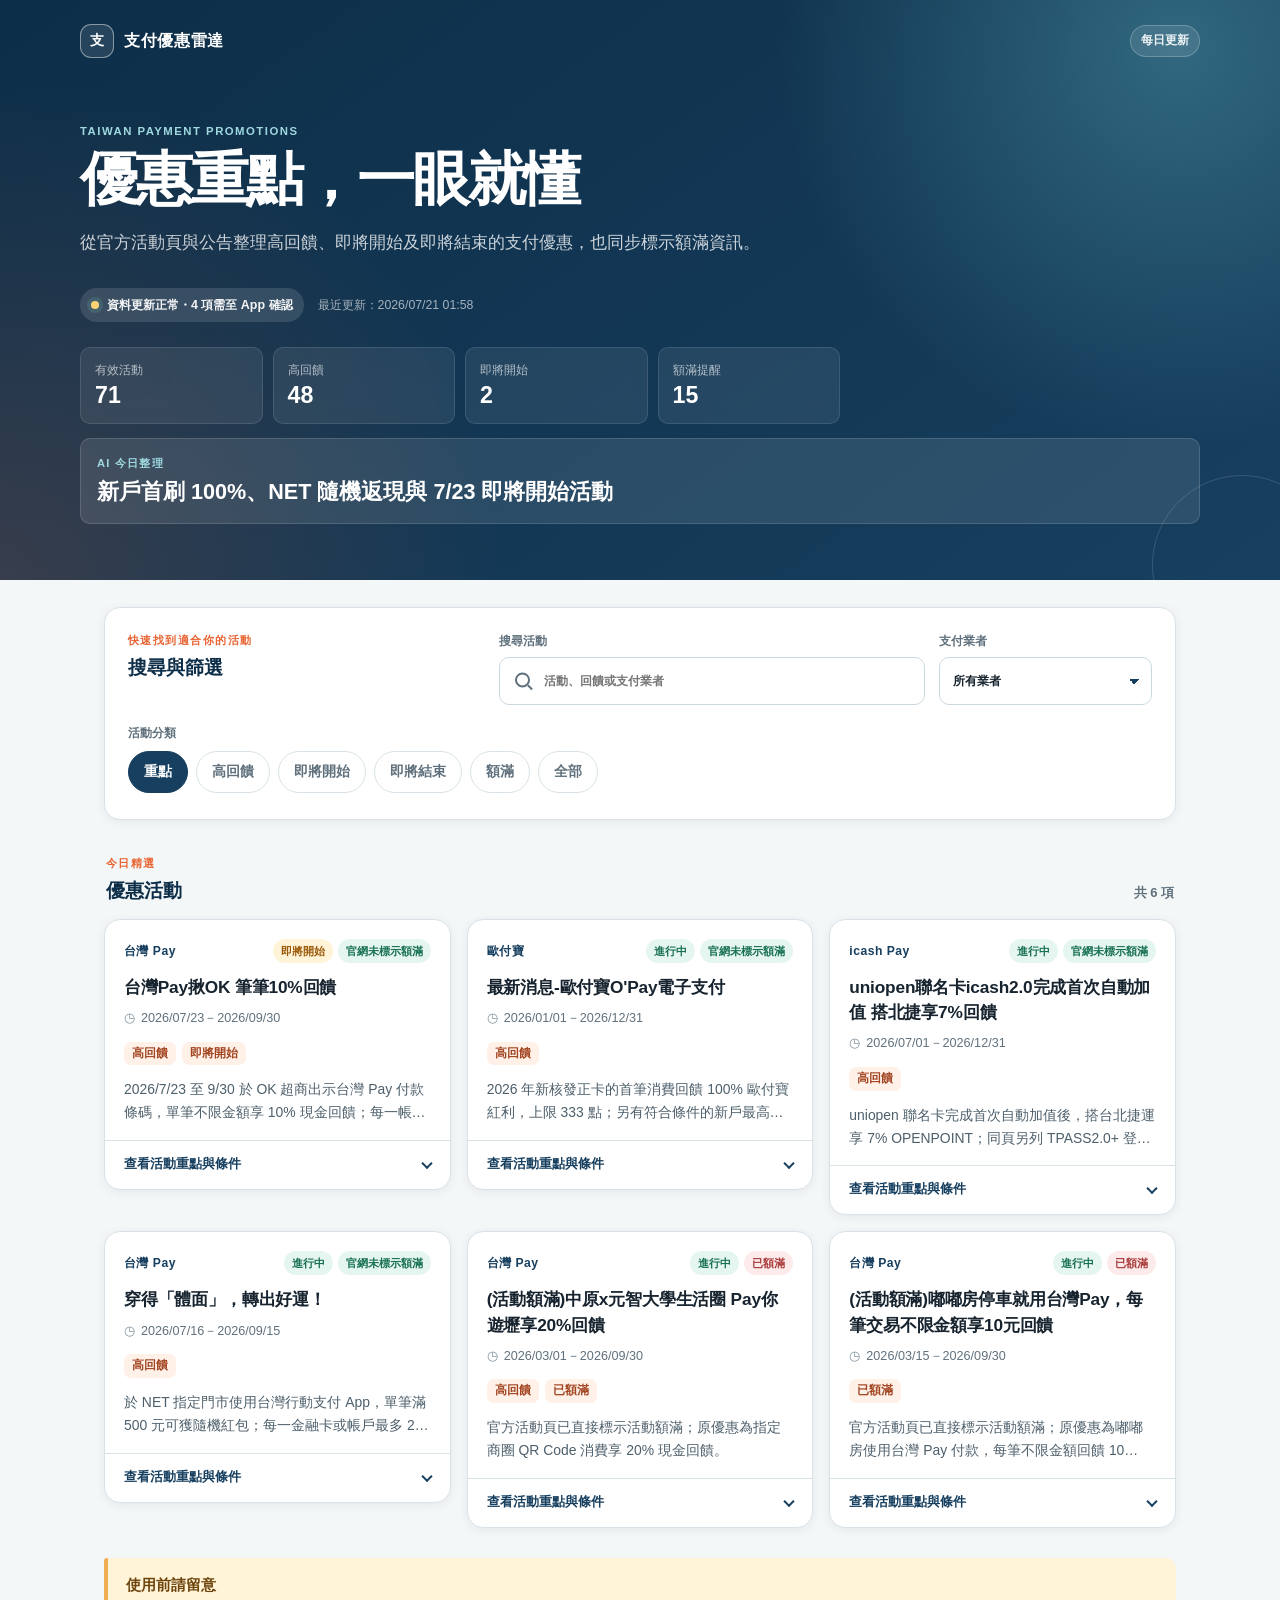
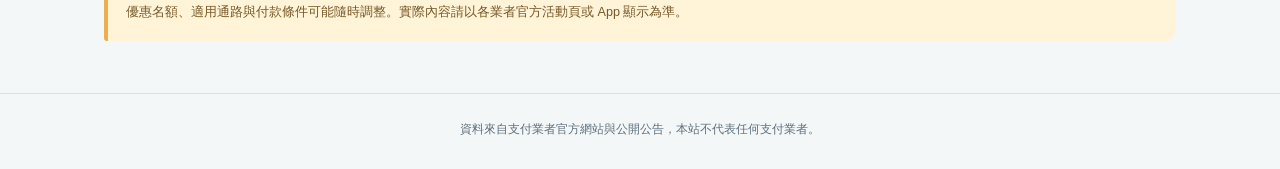
==== docs/index.html @ a9b61747 "Version static assets for reliable refresh" ====
<!doctype html>
<html lang="zh-Hant">
<head>
  <meta charset="utf-8">
  <meta name="viewport" content="width=device-width, initial-scale=1, viewport-fit=cover">
  <meta name="theme-color" content="#173f5f">
  <meta name="description" content="每日整理台灣行動支付與電子支付的官方優惠、額滿狀態與活動重點。">
  <title>台灣支付優惠雷達</title>
  <link rel="icon" href="./assets/favicon.svg?v=bcdbab7f164c" type="image/svg+xml">
  <link rel="stylesheet" href="./assets/app.css?v=bcdbab7f164c">
</head>
<body>
  <a class="skip-link" href="#main-content">跳至主要內容</a>

  <header class="site-header">
    <div class="header-inner">
      <div class="brand-row">
        <a class="brand" href="./" aria-label="台灣支付優惠雷達首頁">
          <span class="brand-mark" aria-hidden="true">支</span>
          <span>支付優惠雷達</span>
        </a>
        <span class="daily-label">每日更新</span>
      </div>

      <div class="hero-copy">
        <p class="eyebrow">TAIWAN PAYMENT PROMOTIONS</p>
        <h1>優惠重點，一眼就懂</h1>
        <p class="hero-intro">從官方活動頁與公告整理高回饋、即將開始及即將結束的支付優惠，也同步標示額滿資訊。</p>
      </div>

      <div class="data-meta">
        <p id="source-health" class="health-pill" role="status">
          <span class="health-dot" aria-hidden="true"></span>
          <span id="source-health-text">正在更新資料狀態</span>
        </p>
        <p id="updated-at" class="updated-at">讀取更新時間中</p>
      </div>

      <dl id="summary-list" class="summary-grid" aria-label="優惠摘要">
        <div class="summary-item is-loading"><dt>有效活動</dt><dd>—</dd></div>
        <div class="summary-item is-loading"><dt>高回饋</dt><dd>—</dd></div>
        <div class="summary-item is-loading"><dt>即將開始</dt><dd>—</dd></div>
        <div class="summary-item is-loading"><dt>額滿提醒</dt><dd>—</dd></div>
      </dl>

      <section class="daily-insight" aria-labelledby="daily-headline">
        <p class="daily-insight-label">AI 今日整理</p>
        <h2 id="daily-headline">正在整理今天值得留意的優惠</h2>
      </section>
    </div>
  </header>

  <main id="main-content" class="page-shell" tabindex="-1">
    <section class="filter-panel" aria-labelledby="filter-title">
      <div class="filter-heading">
        <div>
          <p class="section-kicker">快速找到適合你的活動</p>
          <h2 id="filter-title">搜尋與篩選</h2>
        </div>
        <button id="clear-filters" class="text-button" type="button" hidden>清除篩選</button>
      </div>

      <div class="filter-fields">
        <label class="field search-field" for="search-input">
          <span>搜尋活動</span>
          <span class="input-wrap">
            <span class="search-icon" aria-hidden="true"></span>
            <input id="search-input" type="search" inputmode="search" autocomplete="off" placeholder="活動、回饋或支付業者">
          </span>
        </label>

        <label class="field" for="provider-select">
          <span>支付業者</span>
          <select id="provider-select">
            <option value="">所有業者</option>
          </select>
        </label>
      </div>

      <div class="category-wrap">
        <span id="category-label" class="category-label">活動分類</span>
        <div id="category-tabs" class="category-tabs" role="group" aria-labelledby="category-label">
          <button type="button" data-category="featured" aria-pressed="true">重點</button>
          <button type="button" data-category="high-return" aria-pressed="false">高回饋</button>
          <button type="button" data-category="upcoming" aria-pressed="false">即將開始</button>
          <button type="button" data-category="ending" aria-pressed="false">即將結束</button>
          <button type="button" data-category="sold-out" aria-pressed="false">額滿</button>
          <button type="button" data-category="all" aria-pressed="false">全部</button>
        </div>
      </div>
    </section>

    <section class="results-section" aria-labelledby="results-title">
      <div class="results-heading">
        <div>
          <p id="results-context" class="section-kicker">今日精選</p>
          <h2 id="results-title">優惠活動</h2>
        </div>
        <p id="results-count" class="results-count" aria-live="polite">載入中</p>
      </div>

      <div id="activity-list" class="activity-grid" aria-busy="true">
        <div class="skeleton-card" aria-hidden="true"></div>
        <div class="skeleton-card" aria-hidden="true"></div>
        <div class="skeleton-card" aria-hidden="true"></div>
      </div>

      <div id="empty-state" class="empty-state" hidden>
        <span class="empty-icon" aria-hidden="true">⌕</span>
        <h3>找不到符合條件的活動</h3>
        <p>試著更換分類、業者或搜尋關鍵字。</p>
        <button id="empty-clear" class="secondary-button" type="button">查看所有活動</button>
      </div>

      <div id="error-state" class="error-state" role="alert" hidden>
        <h3>目前無法載入優惠資料</h3>
        <p id="error-message">請稍後再試。</p>
        <button id="retry-button" class="secondary-button" type="button">重新載入</button>
      </div>
    </section>

    <aside class="notice-card" aria-labelledby="notice-title">
      <h2 id="notice-title">使用前請留意</h2>
      <p>優惠名額、適用通路與付款條件可能隨時調整。實際內容請以各業者官方活動頁或 App 顯示為準。</p>
    </aside>
  </main>

  <footer class="site-footer">
    <p>資料來自支付業者官方網站與公開公告，本站不代表任何支付業者。</p>
  </footer>

  <template id="activity-card-template">
    <article class="activity-card">
      <div class="card-topline">
        <p class="provider-name"></p>
        <div class="status-badges" aria-label="活動狀態"></div>
      </div>
      <h3 class="activity-title"></h3>
      <p class="activity-period"></p>
      <ul class="insight-chips" aria-label="活動重點"></ul>
      <p class="condition-preview"></p>
      <details class="activity-details">
        <summary>查看活動重點與條件</summary>
        <div class="details-body">
          <section class="detail-section insight-detail" aria-label="優惠重點">
            <h4>優惠重點</h4>
            <ul class="insight-list"></ul>
          </section>
          <section class="detail-section condition-detail" aria-label="主要條件">
            <h4>主要條件</h4>
            <div class="condition-text"></div>
          </section>
          <a class="official-link" target="_blank" rel="noopener noreferrer">查看官方活動頁<span aria-hidden="true">↗</span></a>
        </div>
      </details>
    </article>
  </template>

  <noscript>
    <div class="noscript-note">此網站需要 JavaScript 才能顯示與篩選優惠活動。</div>
  </noscript>

  <script src="./assets/app.js?v=bcdbab7f164c" defer></script>
</body>
</html>
---- docs/assets/app.css ----
:root {
  color-scheme: light;
  --ink: #17242f;
  --muted: #60717d;
  --paper: #f4f7f8;
  --surface: #ffffff;
  --surface-soft: #eef4f6;
  --line: #d9e3e7;
  --brand: #173f5f;
  --brand-deep: #0d2e48;
  --brand-light: #dcedf3;
  --accent: #e86534;
  --accent-soft: #fff0e8;
  --success: #167052;
  --success-soft: #e5f5ef;
  --warning: #9a5a08;
  --warning-soft: #fff3d8;
  --danger: #a93b3b;
  --danger-soft: #fdeaea;
  --shadow-sm: 0 2px 10px rgba(18, 46, 64, 0.07);
  --shadow-md: 0 10px 28px rgba(18, 46, 64, 0.1);
  --radius-sm: 10px;
  --radius-md: 16px;
  --radius-lg: 24px;
  --content-width: 1120px;
}

*,
*::before,
*::after {
  box-sizing: border-box;
}

html {
  scroll-behavior: smooth;
  -webkit-text-size-adjust: 100%;
}

body {
  margin: 0;
  min-width: 320px;
  background: var(--paper);
  color: var(--ink);
  font-family: -apple-system, BlinkMacSystemFont, "Segoe UI", "Noto Sans TC", "PingFang TC", "Microsoft JhengHei", sans-serif;
  font-size: 16px;
  line-height: 1.65;
  text-rendering: optimizeLegibility;
}

button,
input,
select {
  font: inherit;
}

button,
select {
  cursor: pointer;
}

a {
  color: inherit;
}

.skip-link {
  position: fixed;
  top: 8px;
  left: 8px;
  z-index: 100;
  padding: 10px 14px;
  border-radius: 8px;
  background: var(--surface);
  color: var(--brand-deep);
  font-weight: 700;
  transform: translateY(-160%);
  transition: transform 160ms ease;
}

.skip-link:focus {
  transform: translateY(0);
}

.site-header {
  position: relative;
  overflow: hidden;
  padding: calc(18px + env(safe-area-inset-top)) 18px 36px;
  background:
    radial-gradient(circle at 92% 8%, rgba(107, 197, 210, 0.34), transparent 31%),
    radial-gradient(circle at 0 100%, rgba(232, 101, 52, 0.18), transparent 36%),
    linear-gradient(145deg, var(--brand-deep), var(--brand));
  color: #fff;
}

.site-header::after {
  position: absolute;
  right: -52px;
  bottom: -75px;
  width: 180px;
  height: 180px;
  border: 1px solid rgba(255, 255, 255, 0.14);
  border-radius: 50%;
  content: "";
}

.header-inner,
.page-shell,
.site-footer > * {
  width: min(100%, var(--content-width));
  margin-inline: auto;
}

.brand-row {
  display: flex;
  align-items: center;
  justify-content: space-between;
  gap: 16px;
}

.brand {
  display: inline-flex;
  align-items: center;
  gap: 10px;
  color: #fff;
  font-size: 1rem;
  font-weight: 800;
  letter-spacing: 0.04em;
  text-decoration: none;
}

.brand-mark {
  display: grid;
  width: 34px;
  height: 34px;
  place-items: center;
  border: 1px solid rgba(255, 255, 255, 0.45);
  border-radius: 11px;
  background: rgba(255, 255, 255, 0.1);
  font-size: 0.9rem;
}

.daily-label {
  padding: 5px 10px;
  border: 1px solid rgba(255, 255, 255, 0.22);
  border-radius: 999px;
  background: rgba(255, 255, 255, 0.1);
  color: rgba(255, 255, 255, 0.9);
  font-size: 0.75rem;
  font-weight: 700;
}

.hero-copy {
  max-width: 680px;
  margin-top: 48px;
}

.eyebrow,
.section-kicker {
  margin: 0 0 5px;
  color: var(--accent);
  font-size: 0.71rem;
  font-weight: 850;
  letter-spacing: 0.13em;
  text-transform: uppercase;
}

.hero-copy .eyebrow {
  color: #9fd9df;
}

h1,
h2,
h3,
h4,
p {
  overflow-wrap: anywhere;
}

h1 {
  margin: 0;
  font-size: clamp(2rem, 10vw, 3.65rem);
  line-height: 1.14;
  letter-spacing: -0.045em;
}

.hero-intro {
  margin: 17px 0 0;
  color: rgba(255, 255, 255, 0.78);
  font-size: 0.98rem;
}

.data-meta {
  display: flex;
  flex-wrap: wrap;
  align-items: center;
  gap: 10px 14px;
  margin-top: 28px;
}

.health-pill {
  display: inline-flex;
  align-items: center;
  gap: 8px;
  margin: 0;
  padding: 7px 11px;
  border-radius: 999px;
  background: rgba(255, 255, 255, 0.12);
  color: rgba(255, 255, 255, 0.94);
  font-size: 0.78rem;
  font-weight: 700;
}

.health-pill.is-warning .health-dot {
  background: #ffd275;
}

.health-pill.is-error .health-dot {
  background: #ff9b9b;
}

.health-dot {
  width: 8px;
  height: 8px;
  border-radius: 50%;
  background: #70e4b7;
  box-shadow: 0 0 0 4px rgba(112, 228, 183, 0.14);
}

.updated-at {
  margin: 0;
  color: rgba(255, 255, 255, 0.62);
  font-size: 0.77rem;
}

.summary-grid {
  display: grid;
  grid-template-columns: repeat(2, minmax(0, 1fr));
  gap: 10px;
  margin: 25px 0 0;
}

.summary-item {
  min-width: 0;
  padding: 13px 14px;
  border: 1px solid rgba(255, 255, 255, 0.11);
  border-radius: var(--radius-sm);
  background: rgba(255, 255, 255, 0.08);
  backdrop-filter: blur(6px);
}

.summary-item dt {
  color: rgba(255, 255, 255, 0.65);
  font-size: 0.75rem;
}

.summary-item dd {
  margin: 1px 0 0;
  color: #fff;
  font-size: 1.45rem;
  font-weight: 850;
  font-variant-numeric: tabular-nums;
  line-height: 1.2;
}

.summary-item.is-loading dd {
  opacity: 0.6;
}

.daily-insight {
  margin-top: 14px;
  padding: 15px 16px;
  border: 1px solid rgba(255, 255, 255, 0.14);
  border-radius: var(--radius-sm);
  background: rgba(255, 255, 255, 0.1);
}

.daily-insight-label {
  margin: 0 0 4px;
  color: #9fd9df;
  font-size: 0.7rem;
  font-weight: 850;
  letter-spacing: 0.11em;
}

.daily-insight h2 {
  margin: 0;
  color: #fff;
  font-size: clamp(1rem, 4.5vw, 1.35rem);
  line-height: 1.45;
}

.page-shell {
  padding: 20px 14px 52px;
}

.filter-panel {
  position: relative;
  z-index: 5;
  margin-top: -1px;
  padding: 20px 16px 16px;
  border: 1px solid var(--line);
  border-radius: var(--radius-md);
  background: var(--surface);
  box-shadow: var(--shadow-sm);
}

.filter-heading,
.results-heading,
.card-topline {
  display: flex;
  align-items: flex-start;
  justify-content: space-between;
  gap: 14px;
}

.filter-heading h2,
.results-heading h2,
.notice-card h2 {
  margin: 0;
  color: var(--brand-deep);
  font-size: 1.2rem;
  line-height: 1.35;
}

.text-button {
  min-height: 42px;
  padding: 6px 0 6px 10px;
  border: 0;
  background: transparent;
  color: var(--brand);
  font-size: 0.84rem;
  font-weight: 750;
  text-decoration: underline;
  text-underline-offset: 3px;
}

.filter-fields {
  display: grid;
  gap: 14px;
  margin-top: 17px;
}

.field {
  display: grid;
  gap: 6px;
  color: var(--muted);
  font-size: 0.77rem;
  font-weight: 750;
}

.input-wrap {
  position: relative;
  display: block;
}

.search-icon {
  position: absolute;
  top: 50%;
  left: 16px;
  width: 15px;
  height: 15px;
  border: 2px solid var(--muted);
  border-radius: 50%;
  pointer-events: none;
  transform: translateY(-57%);
}

.search-icon::after {
  position: absolute;
  right: -5px;
  bottom: -3px;
  width: 6px;
  height: 2px;
  background: var(--muted);
  content: "";
  transform: rotate(45deg);
}

input[type="search"],
select {
  width: 100%;
  min-height: 48px;
  border: 1px solid #cbd9df;
  border-radius: var(--radius-sm);
  background: var(--surface);
  color: var(--ink);
  outline: none;
  transition: border-color 140ms ease, box-shadow 140ms ease;
}

input[type="search"] {
  padding: 10px 14px 10px 44px;
  appearance: none;
}

select {
  padding: 10px 40px 10px 13px;
  background-image:
    linear-gradient(45deg, transparent 50%, var(--brand) 50%),
    linear-gradient(135deg, var(--brand) 50%, transparent 50%);
  background-position:
    calc(100% - 17px) 21px,
    calc(100% - 12px) 21px;
  background-repeat: no-repeat;
  background-size: 5px 5px, 5px 5px;
  appearance: none;
}

input[type="search"]:focus,
select:focus {
  border-color: var(--brand);
  box-shadow: 0 0 0 3px rgba(23, 63, 95, 0.15);
}

.category-wrap {
  margin-top: 18px;
}

.category-label {
  display: block;
  margin-bottom: 8px;
  color: var(--muted);
  font-size: 0.77rem;
  font-weight: 750;
}

.category-tabs {
  display: flex;
  gap: 8px;
  margin-inline: -16px;
  padding: 0 16px 3px;
  overflow-x: auto;
  overscroll-behavior-inline: contain;
  scrollbar-width: none;
  -webkit-overflow-scrolling: touch;
}

.category-tabs::-webkit-scrollbar {
  display: none;
}

.category-tabs button {
  flex: 0 0 auto;
  min-height: 42px;
  padding: 8px 15px;
  border: 1px solid var(--line);
  border-radius: 999px;
  background: var(--surface);
  color: var(--muted);
  font-size: 0.86rem;
  font-weight: 750;
  transition: background 140ms ease, border-color 140ms ease, color 140ms ease;
}

.category-tabs button:hover {
  border-color: #9bb2bd;
}

.category-tabs button[aria-pressed="true"] {
  border-color: var(--brand);
  background: var(--brand);
  color: #fff;
}

.results-section {
  margin-top: 34px;
}

.results-heading {
  align-items: end;
  padding: 0 2px;
}

.results-count {
  margin: 0 0 1px;
  color: var(--muted);
  font-size: 0.81rem;
  font-weight: 700;
  font-variant-numeric: tabular-nums;
}

.activity-grid {
  display: grid;
  gap: 13px;
  margin-top: 15px;
}

.activity-card {
  min-width: 0;
  padding: 17px 17px 0;
  border: 1px solid var(--line);
  border-radius: var(--radius-md);
  background: var(--surface);
  box-shadow: var(--shadow-sm);
  transition: border-color 160ms ease, box-shadow 160ms ease, transform 160ms ease;
}

.activity-card:hover {
  border-color: #bdcfd6;
  box-shadow: var(--shadow-md);
  transform: translateY(-2px);
}

.provider-name {
  min-width: 0;
  margin: 2px 0 0;
  color: var(--brand);
  font-size: 0.76rem;
  font-weight: 850;
  letter-spacing: 0.04em;
}

.status-badges {
  display: flex;
  flex: 0 0 auto;
  flex-wrap: wrap;
  justify-content: flex-end;
  gap: 5px;
  max-width: 60%;
}

.badge {
  display: inline-flex;
  align-items: center;
  min-height: 24px;
  padding: 2px 8px;
  border-radius: 999px;
  background: var(--surface-soft);
  color: var(--muted);
  font-size: 0.68rem;
  font-weight: 800;
  line-height: 1.2;
}

.badge.is-upcoming,
.badge.is-ending {
  background: var(--warning-soft);
  color: var(--warning);
}

.badge.is-sold,
.badge.is-partial {
  background: var(--danger-soft);
  color: var(--danger);
}

.badge.is-app {
  background: #eeeafb;
  color: #6349a1;
}

.badge.is-active,
.badge.is-open {
  background: var(--success-soft);
  color: var(--success);
}

.activity-title {
  margin: 12px 0 0;
  color: var(--ink);
  font-size: 1.08rem;
  line-height: 1.45;
  letter-spacing: -0.01em;
}

.activity-period {
  margin: 8px 0 0;
  color: var(--muted);
  font-size: 0.79rem;
  font-variant-numeric: tabular-nums;
}

.activity-period::before {
  margin-right: 6px;
  color: #80929d;
  content: "◷";
}

.insight-chips {
  display: flex;
  flex-wrap: wrap;
  gap: 6px;
  margin: 13px 0 0;
  padding: 0;
  list-style: none;
}

.insight-chips li {
  padding: 4px 8px;
  border-radius: 7px;
  background: var(--accent-soft);
  color: #a24420;
  font-size: 0.72rem;
  font-weight: 800;
  line-height: 1.35;
}

.condition-preview {
  display: -webkit-box;
  margin: 13px 0 16px;
  overflow: hidden;
  color: #4d5f6b;
  font-size: 0.87rem;
  -webkit-box-orient: vertical;
  -webkit-line-clamp: 2;
}

.condition-preview:empty,
.insight-chips:empty {
  display: none;
}

.activity-details {
  margin-inline: -17px;
  border-top: 1px solid var(--line);
}

.activity-details summary {
  position: relative;
  min-height: 48px;
  padding: 12px 44px 12px 17px;
  color: var(--brand);
  font-size: 0.82rem;
  font-weight: 800;
  list-style: none;
  cursor: pointer;
}

.activity-details summary::-webkit-details-marker {
  display: none;
}

.activity-details summary::after {
  position: absolute;
  top: 50%;
  right: 19px;
  width: 8px;
  height: 8px;
  border-right: 2px solid currentColor;
  border-bottom: 2px solid currentColor;
  content: "";
  transform: translateY(-70%) rotate(45deg);
  transition: transform 140ms ease;
}

.activity-details[open] summary::after {
  transform: translateY(-25%) rotate(225deg);
}

.details-body {
  padding: 2px 17px 17px;
}

.detail-section + .detail-section {
  margin-top: 14px;
}

.detail-section h4 {
  margin: 0 0 6px;
  color: var(--ink);
  font-size: 0.78rem;
}

.insight-list {
  display: grid;
  gap: 5px;
  margin: 0;
  padding-left: 1.25rem;
  color: #4d5f6b;
  font-size: 0.83rem;
}

.insight-list li::marker {
  color: var(--accent);
}

.condition-text {
  display: grid;
  gap: 5px;
  color: #4d5f6b;
  font-size: 0.83rem;
}

.condition-text p {
  margin: 0;
}

.official-link {
  display: inline-flex;
  align-items: center;
  justify-content: center;
  gap: 7px;
  width: 100%;
  min-height: 46px;
  margin-top: 17px;
  border-radius: var(--radius-sm);
  background: var(--brand);
  color: #fff;
  font-size: 0.84rem;
  font-weight: 800;
  text-decoration: none;
}

.official-link:hover {
  background: var(--brand-deep);
}

.official-link[hidden] {
  display: none;
}

.skeleton-card {
  height: 238px;
  border: 1px solid var(--line);
  border-radius: var(--radius-md);
  background:
    linear-gradient(100deg, transparent 30%, rgba(255, 255, 255, 0.72) 50%, transparent 70%) 0 0 / 220% 100%,
    linear-gradient(var(--surface-soft) 0 0) 18px 25px / 34% 12px no-repeat,
    linear-gradient(var(--surface-soft) 0 0) 18px 61px / 82% 21px no-repeat,
    linear-gradient(var(--surface-soft) 0 0) 18px 101px / 55% 12px no-repeat,
    linear-gradient(var(--surface-soft) 0 0) 18px 140px / 74% 10px no-repeat,
    var(--surface);
  animation: shimmer 1.25s linear infinite;
}

@keyframes shimmer {
  to { background-position: -220% 0, 18px 25px, 18px 61px, 18px 101px, 18px 140px, 0 0; }
}

.empty-state,
.error-state {
  margin-top: 15px;
  padding: 36px 20px;
  border: 1px dashed #b9c9d0;
  border-radius: var(--radius-md);
  background: var(--surface);
  text-align: center;
}

.empty-state h3,
.error-state h3 {
  margin: 7px 0 0;
  color: var(--brand-deep);
  font-size: 1rem;
}

.empty-state p,
.error-state p {
  margin: 7px 0 0;
  color: var(--muted);
  font-size: 0.85rem;
}

.empty-icon {
  color: #95aab4;
  font-size: 2rem;
  line-height: 1;
}

.secondary-button {
  min-height: 44px;
  margin-top: 17px;
  padding: 9px 17px;
  border: 1px solid var(--brand);
  border-radius: 9px;
  background: var(--surface);
  color: var(--brand);
  font-size: 0.83rem;
  font-weight: 800;
}

.notice-card {
  margin-top: 30px;
  padding: 18px;
  border-left: 4px solid #efad51;
  border-radius: 3px var(--radius-sm) var(--radius-sm) 3px;
  background: var(--warning-soft);
}

.notice-card h2 {
  color: #6e450c;
  font-size: 0.92rem;
}

.notice-card p {
  margin: 6px 0 0;
  color: #785927;
  font-size: 0.79rem;
}

.site-footer {
  padding: 26px 18px calc(30px + env(safe-area-inset-bottom));
  border-top: 1px solid var(--line);
  color: var(--muted);
  text-align: center;
}

.site-footer p {
  margin: 0 auto;
  font-size: 0.75rem;
}

.noscript-note {
  position: fixed;
  right: 12px;
  bottom: 12px;
  left: 12px;
  z-index: 50;
  padding: 12px;
  border-radius: 8px;
  background: var(--danger);
  color: #fff;
  text-align: center;
}

[hidden] {
  display: none !important;
}

:focus-visible {
  outline: 3px solid #f3a449;
  outline-offset: 3px;
}

@media (min-width: 620px) {
  .site-header {
    padding-inline: 28px;
  }

  .summary-grid {
    grid-template-columns: repeat(4, minmax(0, 1fr));
  }

  .page-shell {
    padding-inline: 24px;
  }

  .filter-panel {
    padding: 23px;
  }

  .filter-fields {
    grid-template-columns: minmax(0, 1.6fr) minmax(190px, 0.8fr);
  }

  .category-tabs {
    margin-inline: 0;
    padding-inline: 0;
  }

  .activity-grid {
    grid-template-columns: repeat(2, minmax(0, 1fr));
    align-items: start;
  }
}

@media (min-width: 960px) {
  .site-header {
    padding-top: 24px;
    padding-bottom: 56px;
  }

  .hero-copy {
    margin-top: 64px;
  }

  .hero-intro {
    font-size: 1.04rem;
  }

  .data-meta {
    margin-top: 31px;
  }

  .summary-grid {
    max-width: 760px;
  }

  .page-shell {
    padding-top: 28px;
  }

  .filter-panel {
    display: grid;
    grid-template-columns: 0.7fr 1.35fr;
    column-gap: 32px;
  }

  .filter-fields {
    margin-top: 0;
  }

  .category-wrap {
    grid-column: 1 / -1;
  }

  .activity-grid {
    grid-template-columns: repeat(3, minmax(0, 1fr));
    gap: 16px;
  }

  .activity-card {
    padding: 19px 19px 0;
  }

  .activity-details {
    margin-inline: -19px;
  }

  .activity-details summary,
  .details-body {
    padding-right: 19px;
    padding-left: 19px;
  }
}

@media (prefers-reduced-motion: reduce) {
  *,
  *::before,
  *::after {
    scroll-behavior: auto !important;
    transition-duration: 0.01ms !important;
    animation-duration: 0.01ms !important;
    animation-iteration-count: 1 !important;
  }
}
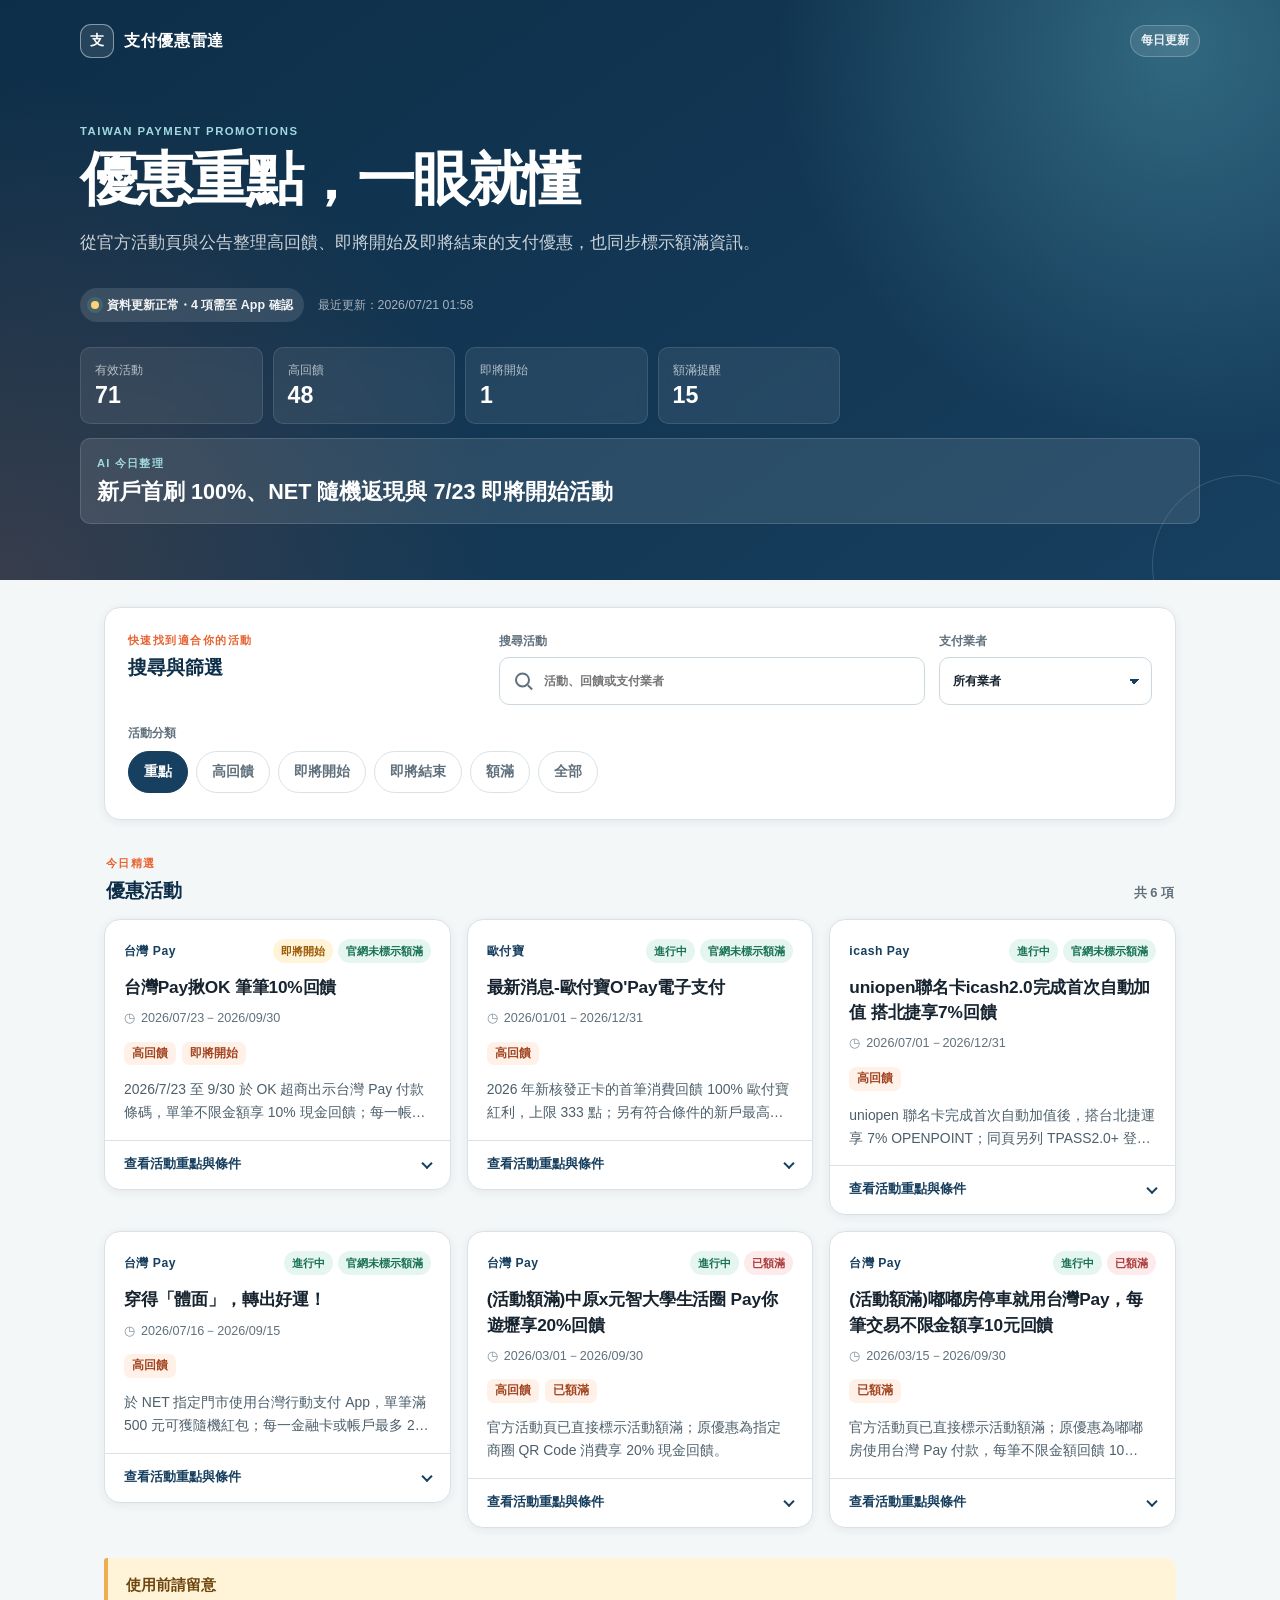
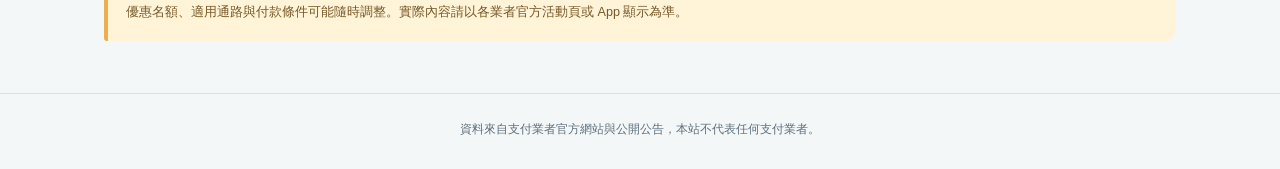
==== commit a2c45ceb: "Use fourteen-day upcoming window" ====
--- a/docs/index.html
+++ b/docs/index.html
@@ -6,8 +6,8 @@
   <meta name="theme-color" content="#173f5f">
   <meta name="description" content="每日整理台灣行動支付與電子支付的官方優惠、額滿狀態與活動重點。">
   <title>台灣支付優惠雷達</title>
-  <link rel="icon" href="./assets/favicon.svg?v=bcdbab7f164c" type="image/svg+xml">
-  <link rel="stylesheet" href="./assets/app.css?v=bcdbab7f164c">
+  <link rel="icon" href="./assets/favicon.svg?v=193cd4971625" type="image/svg+xml">
+  <link rel="stylesheet" href="./assets/app.css?v=193cd4971625">
 </head>
 <body>
   <a class="skip-link" href="#main-content">跳至主要內容</a>
@@ -160,6 +160,6 @@
     <div class="noscript-note">此網站需要 JavaScript 才能顯示與篩選優惠活動。</div>
   </noscript>
 
-  <script src="./assets/app.js?v=bcdbab7f164c" defer></script>
+  <script src="./assets/app.js?v=193cd4971625" defer></script>
 </body>
 </html>
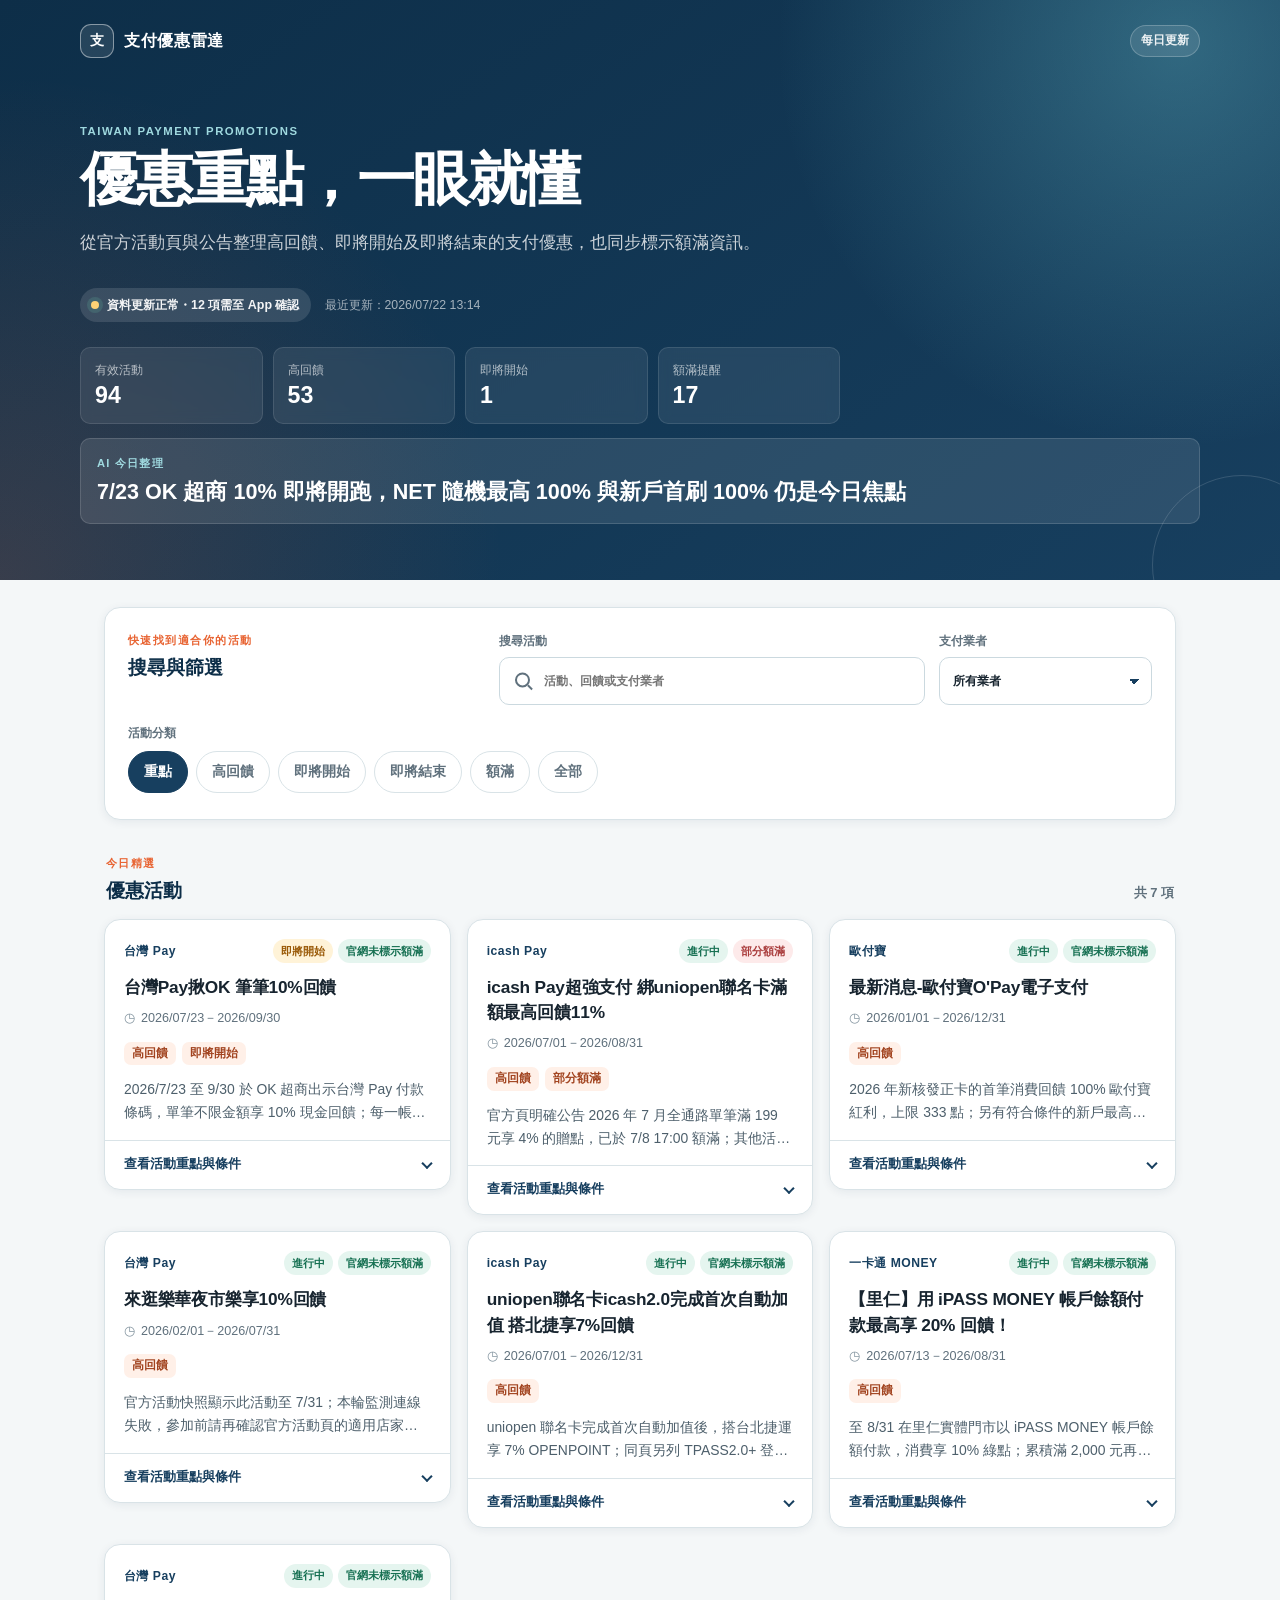
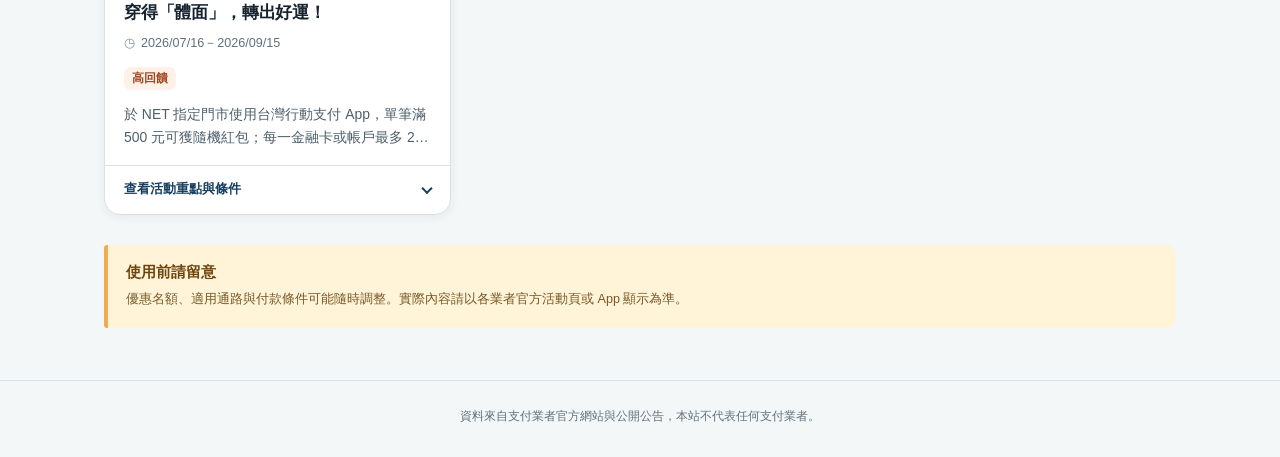
==== commit 20936a99: "Fix monitor networking and Fullpay discovery" ====
--- a/docs/index.html
+++ b/docs/index.html
@@ -6,8 +6,8 @@
   <meta name="theme-color" content="#173f5f">
   <meta name="description" content="每日整理台灣行動支付與電子支付的官方優惠、額滿狀態與活動重點。">
   <title>台灣支付優惠雷達</title>
-  <link rel="icon" href="./assets/favicon.svg?v=193cd4971625" type="image/svg+xml">
-  <link rel="stylesheet" href="./assets/app.css?v=193cd4971625">
+  <link rel="icon" href="./assets/favicon.svg?v=9b3dfd39e0ff" type="image/svg+xml">
+  <link rel="stylesheet" href="./assets/app.css?v=9b3dfd39e0ff">
 </head>
 <body>
   <a class="skip-link" href="#main-content">跳至主要內容</a>
@@ -150,7 +150,10 @@
             <h4>主要條件</h4>
             <div class="condition-text"></div>
           </section>
-          <a class="official-link" target="_blank" rel="noopener noreferrer">查看官方活動頁<span aria-hidden="true">↗</span></a>
+          <div class="detail-actions">
+            <a class="calendar-link" target="_blank" rel="noopener noreferrer">加入 Google 行事曆<span aria-hidden="true">↗</span></a>
+            <a class="official-link" target="_blank" rel="noopener noreferrer">查看官方活動頁<span aria-hidden="true">↗</span></a>
+          </div>
         </div>
       </details>
     </article>
@@ -160,6 +163,6 @@
     <div class="noscript-note">此網站需要 JavaScript 才能顯示與篩選優惠活動。</div>
   </noscript>
 
-  <script src="./assets/app.js?v=193cd4971625" defer></script>
+  <script src="./assets/app.js?v=9b3dfd39e0ff" defer></script>
 </body>
 </html>
--- a/docs/assets/app.css
+++ b/docs/assets/app.css
@@ -684,27 +684,48 @@
   margin: 0;
 }
 
-.official-link {
+.detail-actions {
+  display: grid;
+  gap: 10px;
+  margin-top: 17px;
+}
+
+.official-link,
+.calendar-link {
   display: inline-flex;
   align-items: center;
   justify-content: center;
   gap: 7px;
   width: 100%;
   min-height: 46px;
-  margin-top: 17px;
   border-radius: var(--radius-sm);
-  background: var(--brand);
-  color: #fff;
   font-size: 0.84rem;
   font-weight: 800;
   text-decoration: none;
 }
 
+.official-link {
+  background: var(--brand);
+  color: #fff;
+}
+
 .official-link:hover {
   background: var(--brand-deep);
 }
 
-.official-link[hidden] {
+.calendar-link {
+  border: 1px solid #b9c8d3;
+  background: #fff;
+  color: var(--brand-deep);
+}
+
+.calendar-link:hover {
+  border-color: var(--brand);
+  background: #f3f8fb;
+}
+
+.official-link[hidden],
+.calendar-link[hidden] {
   display: none;
 }
 
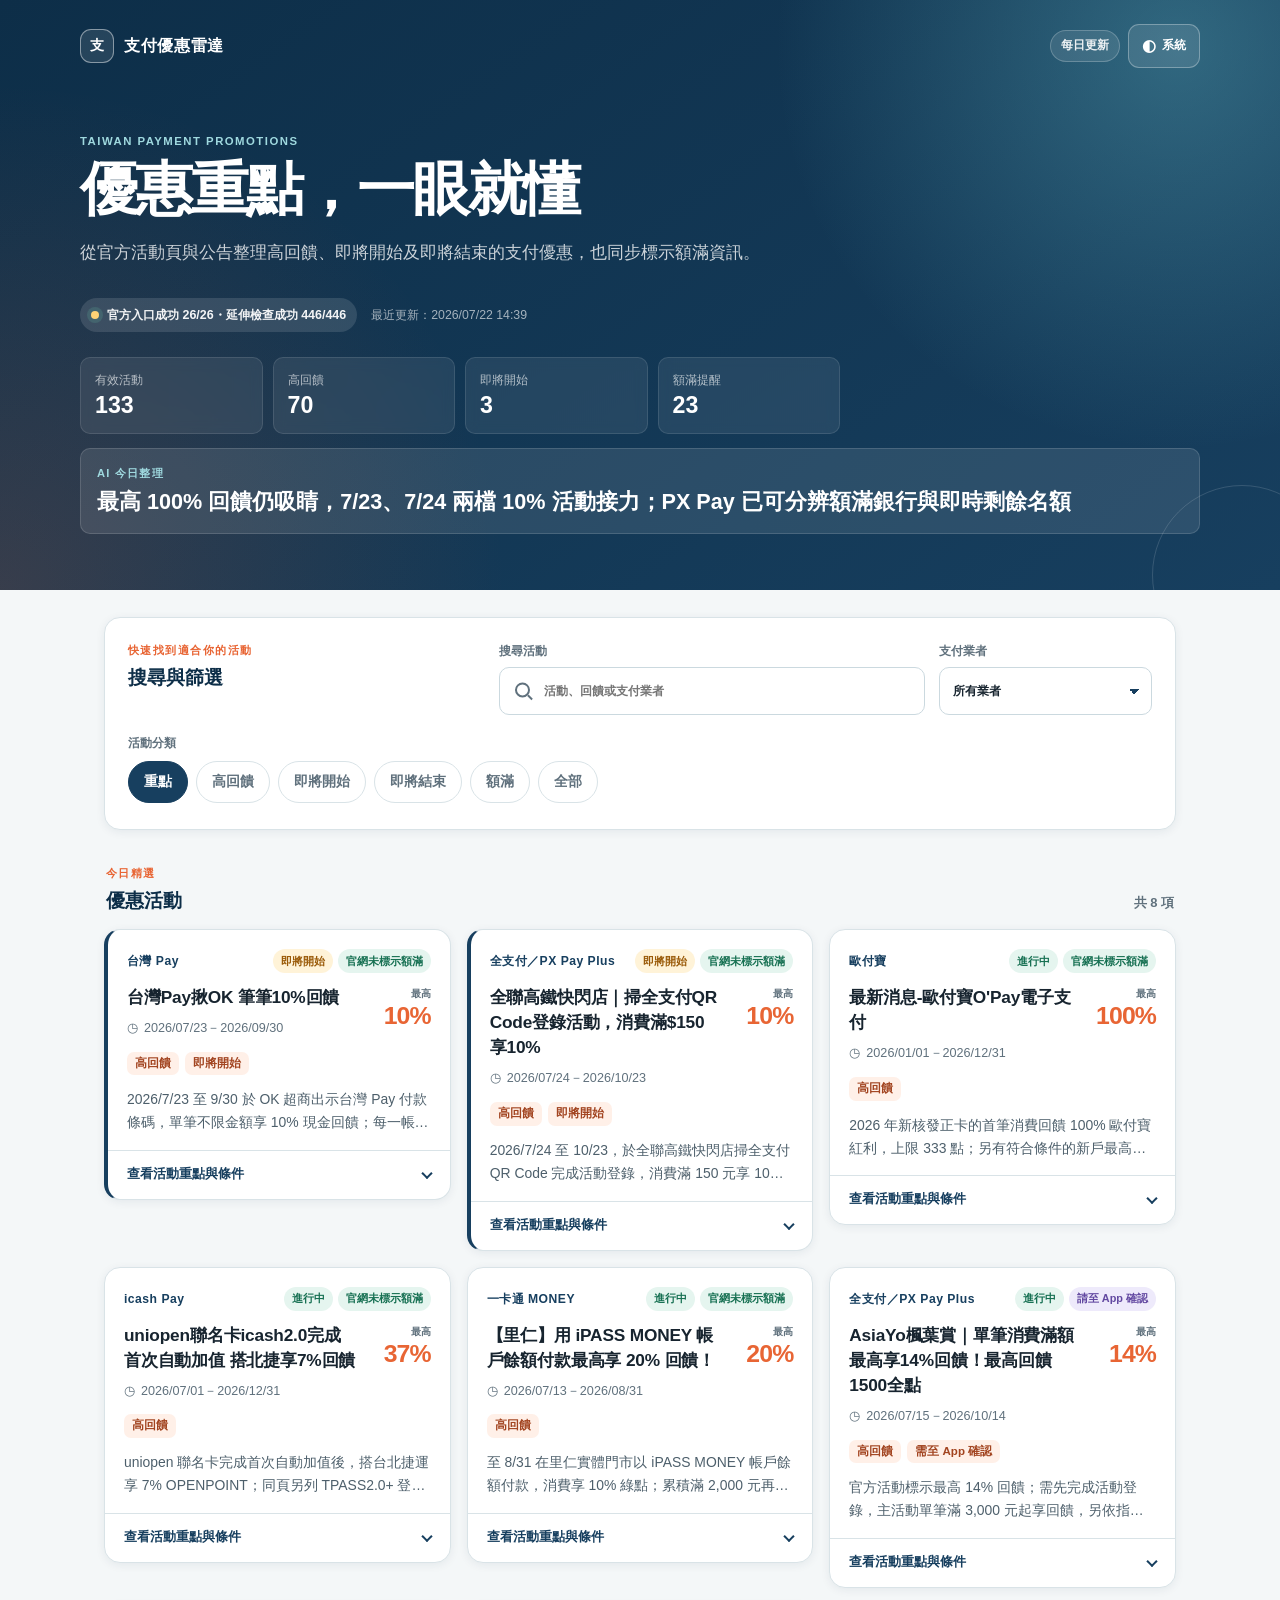
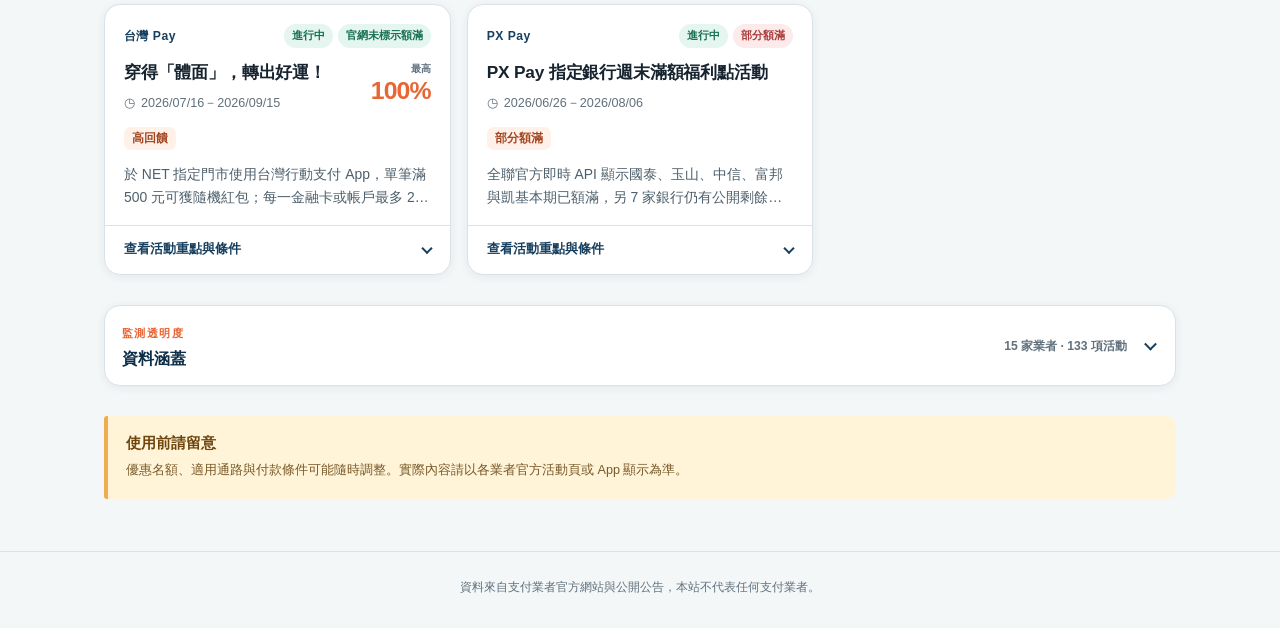
==== commit cfd5eda9: "Expand official payment coverage and monitoring" ====
--- a/docs/index.html
+++ b/docs/index.html
@@ -3,11 +3,28 @@
 <head>
   <meta charset="utf-8">
   <meta name="viewport" content="width=device-width, initial-scale=1, viewport-fit=cover">
-  <meta name="theme-color" content="#173f5f">
+  <meta id="theme-color" name="theme-color" content="#173f5f">
   <meta name="description" content="每日整理台灣行動支付與電子支付的官方優惠、額滿狀態與活動重點。">
   <title>台灣支付優惠雷達</title>
-  <link rel="icon" href="./assets/favicon.svg?v=9b3dfd39e0ff" type="image/svg+xml">
-  <link rel="stylesheet" href="./assets/app.css?v=9b3dfd39e0ff">
+  <link rel="icon" href="./assets/favicon.svg?v=07992f5c6895" type="image/svg+xml">
+  <script>
+    (() => {
+      const key = "twpay-theme";
+      let preference = "system";
+      try {
+        const saved = localStorage.getItem(key);
+        if (["system", "light", "dark"].includes(saved)) preference = saved;
+      } catch {}
+      const resolved = preference === "system"
+        ? (matchMedia("(prefers-color-scheme: dark)").matches ? "dark" : "light")
+        : preference;
+      document.documentElement.dataset.theme = resolved;
+      document.documentElement.dataset.themePreference = preference;
+      document.documentElement.style.colorScheme = resolved;
+      document.querySelector("#theme-color").content = resolved === "dark" ? "#0b1b25" : "#173f5f";
+    })();
+  </script>
+  <link rel="stylesheet" href="./assets/app.css?v=07992f5c6895">
 </head>
 <body>
   <a class="skip-link" href="#main-content">跳至主要內容</a>
@@ -19,7 +36,13 @@
           <span class="brand-mark" aria-hidden="true">支</span>
           <span>支付優惠雷達</span>
         </a>
-        <span class="daily-label">每日更新</span>
+        <div class="header-actions">
+          <span class="daily-label">每日更新</span>
+          <button id="theme-toggle" class="theme-toggle" type="button" aria-label="主題：跟隨系統；點擊切換為淺色">
+            <span id="theme-icon" aria-hidden="true">◐</span>
+            <span id="theme-label">系統</span>
+          </button>
+        </div>
       </div>
 
       <div class="hero-copy">
@@ -119,6 +142,22 @@
       </div>
     </section>
 
+    <section id="coverage-section" class="coverage-section" aria-labelledby="coverage-title" hidden>
+      <details id="coverage-panel" class="coverage-panel">
+        <summary>
+          <span>
+            <span class="section-kicker">監測透明度</span>
+            <strong id="coverage-title">資料涵蓋</strong>
+          </span>
+          <span id="coverage-summary" class="coverage-summary"></span>
+        </summary>
+        <div class="coverage-body">
+          <p>顯示各支付業者目前找到的有效活動數、公開活動發現方式，以及額滿資訊的公開涵蓋程度。</p>
+          <ul id="provider-coverage-list" class="provider-coverage-list"></ul>
+        </div>
+      </details>
+    </section>
+
     <aside class="notice-card" aria-labelledby="notice-title">
       <h2 id="notice-title">使用前請留意</h2>
       <p>優惠名額、適用通路與付款條件可能隨時調整。實際內容請以各業者官方活動頁或 App 顯示為準。</p>
@@ -135,8 +174,16 @@
         <p class="provider-name"></p>
         <div class="status-badges" aria-label="活動狀態"></div>
       </div>
-      <h3 class="activity-title"></h3>
-      <p class="activity-period"></p>
+      <div class="card-mainline">
+        <div class="card-heading">
+          <h3 class="activity-title"></h3>
+          <p class="activity-period"></p>
+        </div>
+        <p class="reward-callout" hidden>
+          <span>最高</span>
+          <strong class="reward-value"></strong>
+        </p>
+      </div>
       <ul class="insight-chips" aria-label="活動重點"></ul>
       <p class="condition-preview"></p>
       <details class="activity-details">
@@ -163,6 +210,6 @@
     <div class="noscript-note">此網站需要 JavaScript 才能顯示與篩選優惠活動。</div>
   </noscript>
 
-  <script src="./assets/app.js?v=9b3dfd39e0ff" defer></script>
+  <script src="./assets/app.js?v=07992f5c6895" defer></script>
 </body>
 </html>
--- a/docs/assets/app.css
+++ b/docs/assets/app.css
@@ -23,6 +23,70 @@
   --radius-md: 16px;
   --radius-lg: 24px;
   --content-width: 1120px;
+  --header-start: #0d2e48;
+  --header-end: #173f5f;
+  --action: #173f5f;
+  --action-hover: #0d2e48;
+  --detail-ink: #4d5f6b;
+  --field-line: #cbd9df;
+  --hover-line: #9bb2bd;
+  --card-hover-line: #bdcfd6;
+  --calendar-surface: #ffffff;
+  --calendar-hover: #f3f8fb;
+  --app: #6349a1;
+  --app-soft: #eeeafb;
+  --accent-ink: #a24420;
+  --empty-line: #b9c9d0;
+  --empty-icon: #95aab4;
+  --notice-line: #efad51;
+  --notice-heading: #6e450c;
+  --notice-ink: #785927;
+  --focus: #f3a449;
+  --focus-shadow: rgba(23, 63, 95, 0.15);
+  --shimmer: rgba(255, 255, 255, 0.72);
+}
+
+:root[data-theme="dark"] {
+  --ink: #e8f0f4;
+  --muted: #a8bac4;
+  --paper: #091116;
+  --surface: #111c23;
+  --surface-soft: #1a2932;
+  --line: #2b3e49;
+  --brand: #9fd7e9;
+  --brand-deep: #d9eef6;
+  --brand-light: #163442;
+  --accent: #ff986f;
+  --accent-soft: #3b231b;
+  --success: #78d4ae;
+  --success-soft: #163428;
+  --warning: #f0bf70;
+  --warning-soft: #352a17;
+  --danger: #ff9b9b;
+  --danger-soft: #3b2023;
+  --shadow-sm: 0 2px 12px rgba(0, 0, 0, 0.28);
+  --shadow-md: 0 10px 30px rgba(0, 0, 0, 0.38);
+  --header-start: #07131c;
+  --header-end: #123448;
+  --action: #286785;
+  --action-hover: #327b9a;
+  --detail-ink: #c4d0d6;
+  --field-line: #405763;
+  --hover-line: #66808d;
+  --card-hover-line: #4b6672;
+  --calendar-surface: #17242c;
+  --calendar-hover: #20323c;
+  --app: #c6b5ff;
+  --app-soft: #2b2540;
+  --accent-ink: #ffb094;
+  --empty-line: #49606b;
+  --empty-icon: #8298a3;
+  --notice-line: #d99b45;
+  --notice-heading: #f3c77f;
+  --notice-ink: #e4c99b;
+  --focus: #ffb35a;
+  --focus-shadow: rgba(159, 215, 233, 0.2);
+  --shimmer: rgba(255, 255, 255, 0.1);
 }
 
 *,
@@ -87,7 +151,7 @@
   background:
     radial-gradient(circle at 92% 8%, rgba(107, 197, 210, 0.34), transparent 31%),
     radial-gradient(circle at 0 100%, rgba(232, 101, 52, 0.18), transparent 36%),
-    linear-gradient(145deg, var(--brand-deep), var(--brand));
+    linear-gradient(145deg, var(--header-start), var(--header-end));
   color: #fff;
 }
 
@@ -116,6 +180,12 @@
   gap: 16px;
 }
 
+.header-actions {
+  display: flex;
+  align-items: center;
+  gap: 8px;
+}
+
 .brand {
   display: inline-flex;
   align-items: center;
@@ -146,6 +216,31 @@
   color: rgba(255, 255, 255, 0.9);
   font-size: 0.75rem;
   font-weight: 700;
+}
+
+.theme-toggle {
+  display: inline-flex;
+  min-width: 72px;
+  min-height: 44px;
+  align-items: center;
+  justify-content: center;
+  gap: 6px;
+  padding: 7px 10px;
+  border: 1px solid rgba(255, 255, 255, 0.3);
+  border-radius: 11px;
+  background: rgba(255, 255, 255, 0.1);
+  color: #fff;
+  font-size: 0.75rem;
+  font-weight: 800;
+}
+
+.theme-toggle:hover {
+  background: rgba(255, 255, 255, 0.18);
+}
+
+#theme-icon {
+  font-size: 1rem;
+  line-height: 1;
 }
 
 .hero-copy {
@@ -379,7 +474,7 @@
 select {
   width: 100%;
   min-height: 48px;
-  border: 1px solid #cbd9df;
+  border: 1px solid var(--field-line);
   border-radius: var(--radius-sm);
   background: var(--surface);
   color: var(--ink);
@@ -408,7 +503,7 @@
 input[type="search"]:focus,
 select:focus {
   border-color: var(--brand);
-  box-shadow: 0 0 0 3px rgba(23, 63, 95, 0.15);
+  box-shadow: 0 0 0 3px var(--focus-shadow);
 }
 
 .category-wrap {
@@ -452,12 +547,12 @@
 }
 
 .category-tabs button:hover {
-  border-color: #9bb2bd;
+  border-color: var(--hover-line);
 }
 
 .category-tabs button[aria-pressed="true"] {
-  border-color: var(--brand);
-  background: var(--brand);
+  border-color: var(--action);
+  background: var(--action);
   color: #fff;
 }
 
@@ -495,9 +590,26 @@
 }
 
 .activity-card:hover {
-  border-color: #bdcfd6;
+  border-color: var(--card-hover-line);
   box-shadow: var(--shadow-md);
   transform: translateY(-2px);
+}
+
+.activity-card.is-upcoming {
+  border-left: 4px solid var(--brand);
+}
+
+.activity-card.is-ending {
+  border-left: 4px solid var(--warning);
+}
+
+.activity-card.is-sold-out {
+  border-left: 4px solid var(--danger);
+  background: linear-gradient(135deg, var(--danger-soft), var(--surface) 42%);
+}
+
+.activity-card.is-sold-out .reward-callout {
+  color: var(--danger);
 }
 
 .provider-name {
@@ -544,14 +656,25 @@
 }
 
 .badge.is-app {
-  background: #eeeafb;
-  color: #6349a1;
+  background: var(--app-soft);
+  color: var(--app);
 }
 
 .badge.is-active,
 .badge.is-open {
   background: var(--success-soft);
   color: var(--success);
+}
+
+.card-mainline {
+  display: flex;
+  align-items: flex-start;
+  gap: 13px;
+}
+
+.card-heading {
+  min-width: 0;
+  flex: 1 1 auto;
 }
 
 .activity-title {
@@ -571,8 +694,30 @@
 
 .activity-period::before {
   margin-right: 6px;
-  color: #80929d;
+  color: var(--muted);
   content: "◷";
+}
+
+.reward-callout {
+  display: grid;
+  flex: 0 0 auto;
+  min-width: 62px;
+  margin: 12px 0 0;
+  color: var(--accent);
+  text-align: right;
+}
+
+.reward-callout > span {
+  color: var(--muted);
+  font-size: 0.65rem;
+  font-weight: 750;
+}
+
+.reward-callout strong {
+  font-size: clamp(1.25rem, 5vw, 1.55rem);
+  font-variant-numeric: tabular-nums;
+  line-height: 1.12;
+  letter-spacing: -0.035em;
 }
 
 .insight-chips {
@@ -588,7 +733,7 @@
   padding: 4px 8px;
   border-radius: 7px;
   background: var(--accent-soft);
-  color: #a24420;
+  color: var(--accent-ink);
   font-size: 0.72rem;
   font-weight: 800;
   line-height: 1.35;
@@ -598,7 +743,7 @@
   display: -webkit-box;
   margin: 13px 0 16px;
   overflow: hidden;
-  color: #4d5f6b;
+  color: var(--detail-ink);
   font-size: 0.87rem;
   -webkit-box-orient: vertical;
   -webkit-line-clamp: 2;
@@ -665,7 +810,7 @@
   gap: 5px;
   margin: 0;
   padding-left: 1.25rem;
-  color: #4d5f6b;
+  color: var(--detail-ink);
   font-size: 0.83rem;
 }
 
@@ -676,7 +821,7 @@
 .condition-text {
   display: grid;
   gap: 5px;
-  color: #4d5f6b;
+  color: var(--detail-ink);
   font-size: 0.83rem;
 }
 
@@ -705,23 +850,23 @@
 }
 
 .official-link {
-  background: var(--brand);
+  background: var(--action);
   color: #fff;
 }
 
 .official-link:hover {
-  background: var(--brand-deep);
+  background: var(--action-hover);
 }
 
 .calendar-link {
-  border: 1px solid #b9c8d3;
-  background: #fff;
+  border: 1px solid var(--field-line);
+  background: var(--calendar-surface);
   color: var(--brand-deep);
 }
 
 .calendar-link:hover {
   border-color: var(--brand);
-  background: #f3f8fb;
+  background: var(--calendar-hover);
 }
 
 .official-link[hidden],
@@ -734,7 +879,7 @@
   border: 1px solid var(--line);
   border-radius: var(--radius-md);
   background:
-    linear-gradient(100deg, transparent 30%, rgba(255, 255, 255, 0.72) 50%, transparent 70%) 0 0 / 220% 100%,
+    linear-gradient(100deg, transparent 30%, var(--shimmer) 50%, transparent 70%) 0 0 / 220% 100%,
     linear-gradient(var(--surface-soft) 0 0) 18px 25px / 34% 12px no-repeat,
     linear-gradient(var(--surface-soft) 0 0) 18px 61px / 82% 21px no-repeat,
     linear-gradient(var(--surface-soft) 0 0) 18px 101px / 55% 12px no-repeat,
@@ -751,7 +896,7 @@
 .error-state {
   margin-top: 15px;
   padding: 36px 20px;
-  border: 1px dashed #b9c9d0;
+  border: 1px dashed var(--empty-line);
   border-radius: var(--radius-md);
   background: var(--surface);
   text-align: center;
@@ -772,7 +917,7 @@
 }
 
 .empty-icon {
-  color: #95aab4;
+  color: var(--empty-icon);
   font-size: 2rem;
   line-height: 1;
 }
@@ -789,22 +934,184 @@
   font-weight: 800;
 }
 
+.coverage-section {
+  margin-top: 30px;
+}
+
+.coverage-panel {
+  overflow: hidden;
+  border: 1px solid var(--line);
+  border-radius: var(--radius-md);
+  background: var(--surface);
+  box-shadow: var(--shadow-sm);
+}
+
+.coverage-panel > summary {
+  position: relative;
+  display: flex;
+  min-height: 68px;
+  align-items: center;
+  justify-content: space-between;
+  gap: 14px;
+  padding: 13px 48px 13px 17px;
+  color: var(--ink);
+  list-style: none;
+  cursor: pointer;
+}
+
+.coverage-panel > summary::-webkit-details-marker {
+  display: none;
+}
+
+.coverage-panel > summary::after {
+  position: absolute;
+  top: 50%;
+  right: 20px;
+  width: 9px;
+  height: 9px;
+  border-right: 2px solid var(--brand);
+  border-bottom: 2px solid var(--brand);
+  content: "";
+  transform: translateY(-70%) rotate(45deg);
+  transition: transform 140ms ease;
+}
+
+.coverage-panel[open] > summary::after {
+  transform: translateY(-25%) rotate(225deg);
+}
+
+.coverage-panel .section-kicker {
+  margin-bottom: 1px;
+}
+
+#coverage-title {
+  display: block;
+  color: var(--brand-deep);
+  font-size: 1rem;
+}
+
+.coverage-summary {
+  color: var(--muted);
+  font-size: 0.76rem;
+  font-weight: 750;
+  text-align: right;
+}
+
+.coverage-body {
+  padding: 0 17px 17px;
+  border-top: 1px solid var(--line);
+}
+
+.coverage-body > p {
+  margin: 14px 0;
+  color: var(--muted);
+  font-size: 0.8rem;
+}
+
+.provider-coverage-list {
+  display: grid;
+  gap: 8px;
+  margin: 0;
+  padding: 0;
+  list-style: none;
+}
+
+.coverage-item {
+  display: grid;
+  gap: 9px;
+  padding: 12px;
+  border: 1px solid var(--line);
+  border-radius: var(--radius-sm);
+  background: var(--surface-soft);
+}
+
+.coverage-provider {
+  display: flex;
+  align-items: baseline;
+  justify-content: space-between;
+  gap: 12px;
+}
+
+.coverage-provider strong {
+  color: var(--ink);
+  font-size: 0.85rem;
+}
+
+.coverage-provider span {
+  flex: 0 0 auto;
+  color: var(--muted);
+  font-size: 0.73rem;
+}
+
+.coverage-statuses {
+  display: grid;
+  justify-items: start;
+  gap: 5px;
+}
+
+.coverage-badge {
+  padding: 3px 7px;
+  border-radius: 999px;
+  font-size: 0.68rem;
+  font-weight: 800;
+}
+
+.coverage-badge.is-complete {
+  background: var(--success-soft);
+  color: var(--success);
+}
+
+.coverage-badge.is-warning {
+  background: var(--warning-soft);
+  color: var(--warning);
+}
+
+.coverage-badge.is-error {
+  background: var(--danger-soft);
+  color: var(--danger);
+}
+
+.coverage-note {
+  margin: 0;
+  padding-left: 8px;
+  border-left: 3px solid var(--success);
+  color: var(--detail-ink);
+  font-size: 0.72rem;
+  line-height: 1.5;
+}
+
+.coverage-health {
+  margin: 0;
+  color: var(--muted);
+  font-size: 0.76rem;
+  font-variant-numeric: tabular-nums;
+  line-height: 1.5;
+}
+
+.coverage-note.is-warning {
+  border-left-color: var(--warning);
+}
+
+.coverage-note.is-error {
+  border-left-color: var(--danger);
+}
+
 .notice-card {
   margin-top: 30px;
   padding: 18px;
-  border-left: 4px solid #efad51;
+  border-left: 4px solid var(--notice-line);
   border-radius: 3px var(--radius-sm) var(--radius-sm) 3px;
   background: var(--warning-soft);
 }
 
 .notice-card h2 {
-  color: #6e450c;
+  color: var(--notice-heading);
   font-size: 0.92rem;
 }
 
 .notice-card p {
   margin: 6px 0 0;
-  color: #785927;
+  color: var(--notice-ink);
   font-size: 0.79rem;
 }
 
@@ -838,8 +1145,282 @@
 }
 
 :focus-visible {
-  outline: 3px solid #f3a449;
+  outline: 3px solid var(--focus);
   outline-offset: 3px;
+}
+
+@media (max-width: 619px) {
+  .site-header {
+    padding: calc(10px + env(safe-area-inset-top)) 12px 18px;
+  }
+
+  .brand-row {
+    gap: 8px;
+  }
+
+  .brand {
+    gap: 7px;
+    font-size: 0.9rem;
+    letter-spacing: 0.02em;
+  }
+
+  .brand-mark {
+    width: 32px;
+    height: 32px;
+    border-radius: 9px;
+  }
+
+  .header-actions {
+    gap: 5px;
+  }
+
+  .daily-label {
+    padding-inline: 8px;
+    font-size: 0.68rem;
+  }
+
+  .theme-toggle {
+    min-width: 66px;
+    padding-inline: 8px;
+  }
+
+  .hero-copy {
+    margin-top: 16px;
+  }
+
+  .hero-copy .eyebrow {
+    margin-bottom: 3px;
+    font-size: 0.62rem;
+    letter-spacing: 0.1em;
+  }
+
+  h1 {
+    font-size: 1.82rem;
+    line-height: 1.12;
+  }
+
+  .hero-intro {
+    display: -webkit-box;
+    margin-top: 8px;
+    overflow: hidden;
+    font-size: 0.86rem;
+    line-height: 1.48;
+    -webkit-box-orient: vertical;
+    -webkit-line-clamp: 2;
+  }
+
+  .data-meta {
+    gap: 5px 9px;
+    margin-top: 12px;
+  }
+
+  .health-pill {
+    padding: 5px 9px;
+    font-size: 0.7rem;
+  }
+
+  .updated-at {
+    font-size: 0.69rem;
+  }
+
+  .summary-grid {
+    grid-template-columns: repeat(4, minmax(0, 1fr));
+    gap: 5px;
+    margin-top: 12px;
+  }
+
+  .summary-item {
+    padding: 8px 3px;
+    text-align: center;
+  }
+
+  .summary-item dt {
+    font-size: 0.63rem;
+    white-space: nowrap;
+  }
+
+  .summary-item dd {
+    margin-top: 2px;
+    font-size: 1.2rem;
+  }
+
+  .daily-insight {
+    margin-top: 8px;
+    padding: 9px 11px;
+  }
+
+  .daily-insight-label {
+    margin-bottom: 2px;
+    font-size: 0.62rem;
+  }
+
+  .daily-insight h2 {
+    display: -webkit-box;
+    overflow: hidden;
+    font-size: 0.88rem;
+    line-height: 1.42;
+    -webkit-box-orient: vertical;
+    -webkit-line-clamp: 2;
+  }
+
+  .page-shell {
+    padding: 12px 10px 42px;
+  }
+
+  .filter-panel {
+    padding: 13px 12px 11px;
+    border-radius: 13px;
+  }
+
+  .filter-heading h2,
+  .results-heading h2 {
+    font-size: 1.05rem;
+  }
+
+  .filter-heading .section-kicker {
+    margin-bottom: 2px;
+    font-size: 0.64rem;
+  }
+
+  .text-button {
+    min-height: 40px;
+    font-size: 0.77rem;
+  }
+
+  .filter-fields {
+    grid-template-columns: minmax(0, 1.35fr) minmax(118px, 0.65fr);
+    gap: 8px;
+    margin-top: 10px;
+  }
+
+  .field {
+    gap: 4px;
+    font-size: 0.7rem;
+  }
+
+  input[type="search"],
+  select {
+    min-height: 44px;
+    font-size: 0.82rem;
+  }
+
+  input[type="search"] {
+    padding-right: 9px;
+    padding-left: 39px;
+  }
+
+  .search-icon {
+    left: 14px;
+  }
+
+  select {
+    padding-right: 30px;
+    padding-left: 10px;
+    background-position:
+      calc(100% - 15px) 19px,
+      calc(100% - 10px) 19px;
+  }
+
+  .category-wrap {
+    margin-top: 11px;
+  }
+
+  .category-label {
+    margin-bottom: 6px;
+    font-size: 0.7rem;
+  }
+
+  .category-tabs {
+    gap: 6px;
+    margin-inline: -12px;
+    padding: 0 12px 2px;
+  }
+
+  .category-tabs button {
+    min-height: 42px;
+    padding: 7px 13px;
+    font-size: 0.79rem;
+  }
+
+  .results-section {
+    margin-top: 22px;
+  }
+
+  .results-heading {
+    padding-inline: 2px;
+  }
+
+  .activity-grid {
+    gap: 10px;
+    margin-top: 11px;
+  }
+
+  .activity-card {
+    padding: 14px 14px 0;
+    border-radius: 13px;
+  }
+
+  .card-topline {
+    gap: 9px;
+  }
+
+  .status-badges {
+    max-width: 66%;
+  }
+
+  .activity-title {
+    margin-top: 9px;
+    font-size: 1rem;
+    line-height: 1.38;
+  }
+
+  .activity-period {
+    margin-top: 5px;
+    font-size: 0.74rem;
+  }
+
+  .reward-callout {
+    min-width: 58px;
+    margin-top: 9px;
+  }
+
+  .reward-callout strong {
+    font-size: 1.28rem;
+  }
+
+  .insight-chips {
+    gap: 4px;
+    margin-top: 9px;
+  }
+
+  .insight-chips li {
+    padding: 3px 7px;
+    font-size: 0.67rem;
+  }
+
+  .condition-preview {
+    display: none;
+  }
+
+  .activity-details {
+    margin: 11px -14px 0;
+  }
+
+  .activity-details summary {
+    min-height: 46px;
+    padding: 11px 42px 11px 14px;
+  }
+
+  .details-body {
+    padding-right: 14px;
+    padding-bottom: 14px;
+    padding-left: 14px;
+  }
+
+  .coverage-section,
+  .notice-card {
+    margin-top: 22px;
+  }
 }
 
 @media (min-width: 620px) {
@@ -871,6 +1452,10 @@
   .activity-grid {
     grid-template-columns: repeat(2, minmax(0, 1fr));
     align-items: start;
+  }
+
+  .provider-coverage-list {
+    grid-template-columns: repeat(2, minmax(0, 1fr));
   }
 }
 
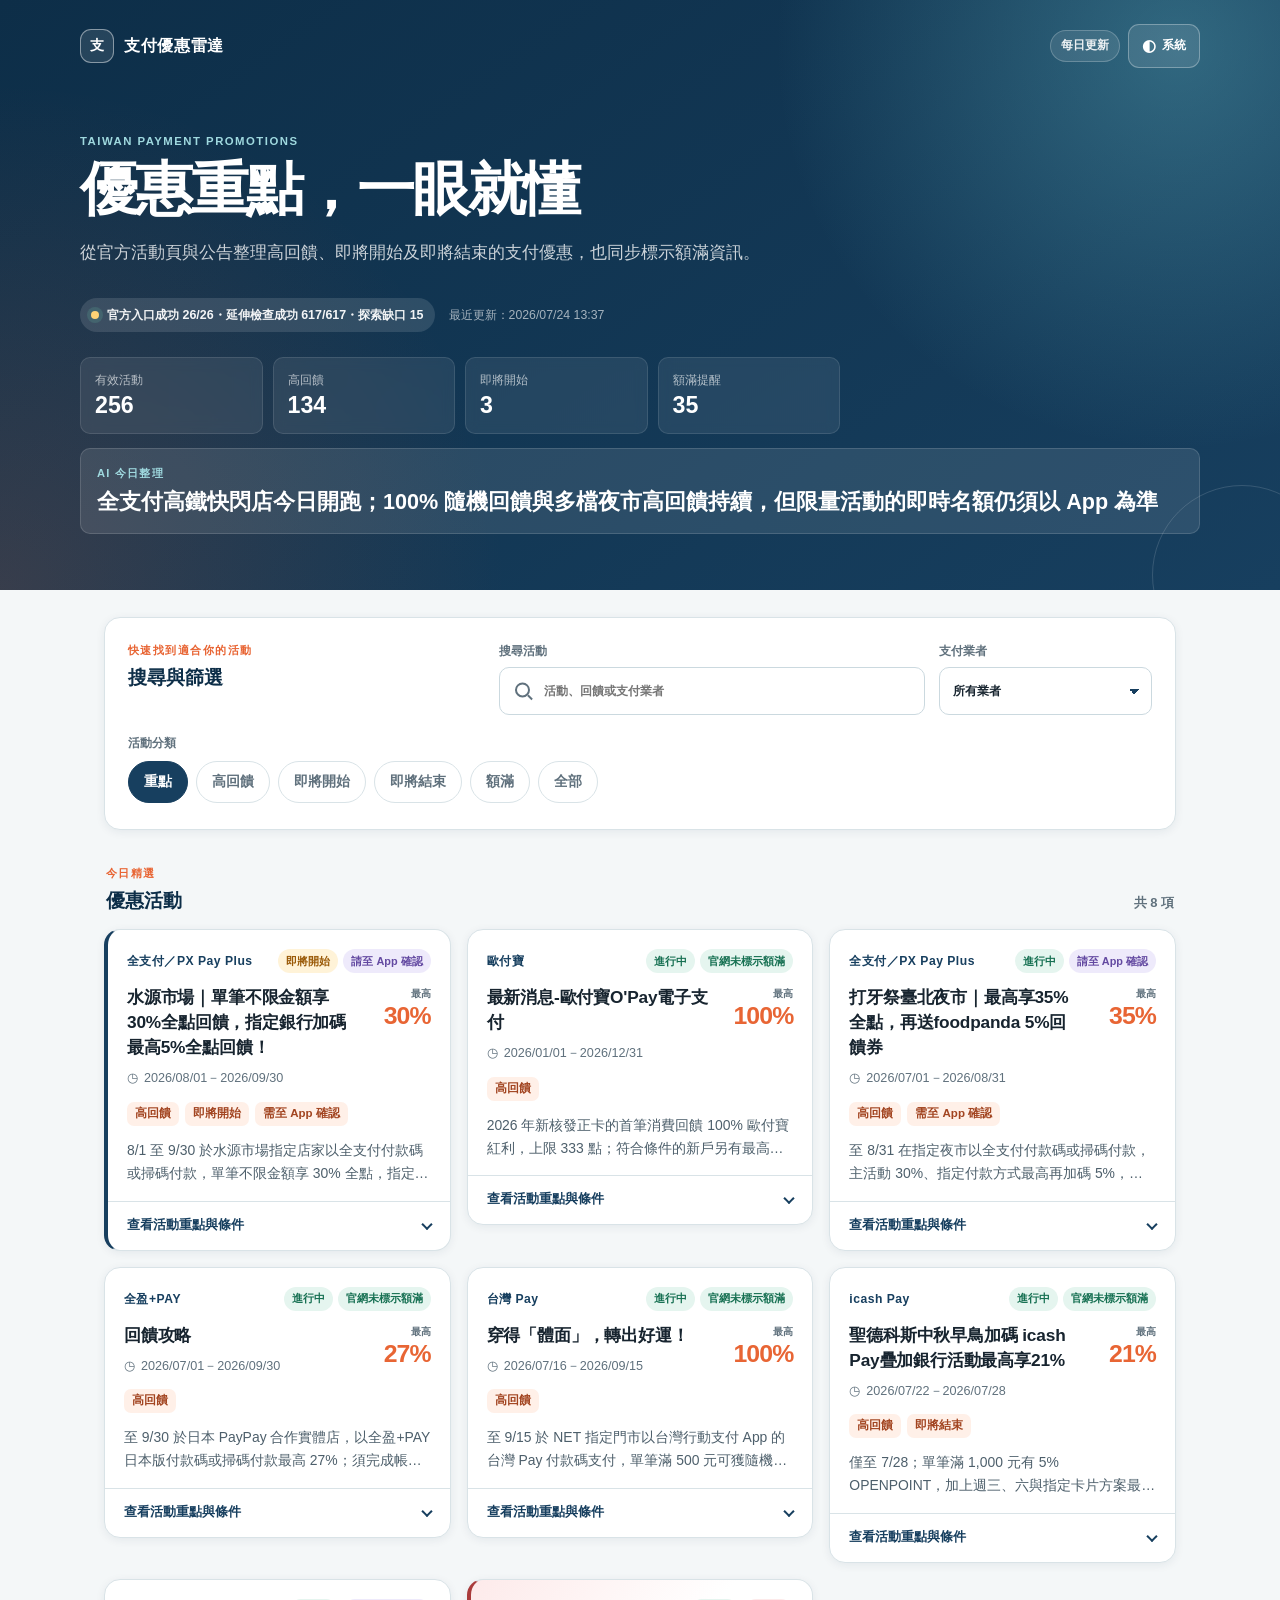
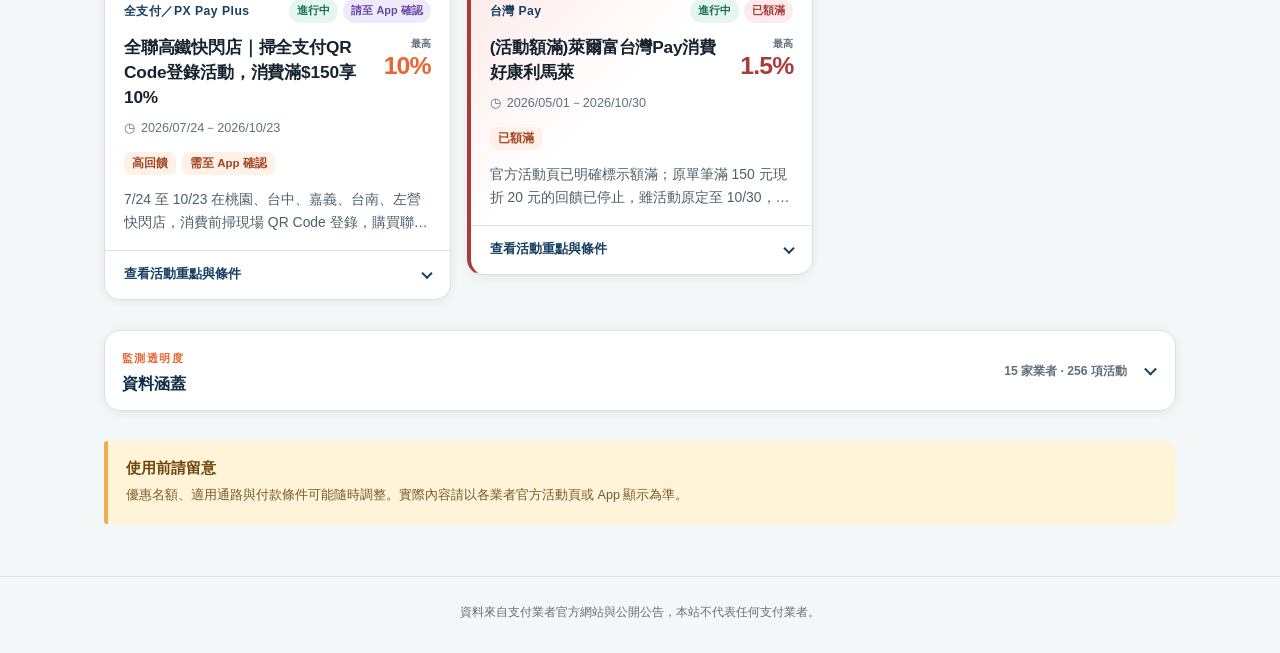
==== commit 43b9c454: "Expand official promotion discovery" ====
--- a/docs/index.html
+++ b/docs/index.html
@@ -6,7 +6,7 @@
   <meta id="theme-color" name="theme-color" content="#173f5f">
   <meta name="description" content="每日整理台灣行動支付與電子支付的官方優惠、額滿狀態與活動重點。">
   <title>台灣支付優惠雷達</title>
-  <link rel="icon" href="./assets/favicon.svg?v=07992f5c6895" type="image/svg+xml">
+  <link rel="icon" href="./assets/favicon.svg?v=7ca85e74e222" type="image/svg+xml">
   <script>
     (() => {
       const key = "twpay-theme";
@@ -24,7 +24,7 @@
       document.querySelector("#theme-color").content = resolved === "dark" ? "#0b1b25" : "#173f5f";
     })();
   </script>
-  <link rel="stylesheet" href="./assets/app.css?v=07992f5c6895">
+  <link rel="stylesheet" href="./assets/app.css?v=7ca85e74e222">
 </head>
 <body>
   <a class="skip-link" href="#main-content">跳至主要內容</a>
@@ -210,6 +210,6 @@
     <div class="noscript-note">此網站需要 JavaScript 才能顯示與篩選優惠活動。</div>
   </noscript>
 
-  <script src="./assets/app.js?v=07992f5c6895" defer></script>
+  <script src="./assets/app.js?v=7ca85e74e222" defer></script>
 </body>
 </html>
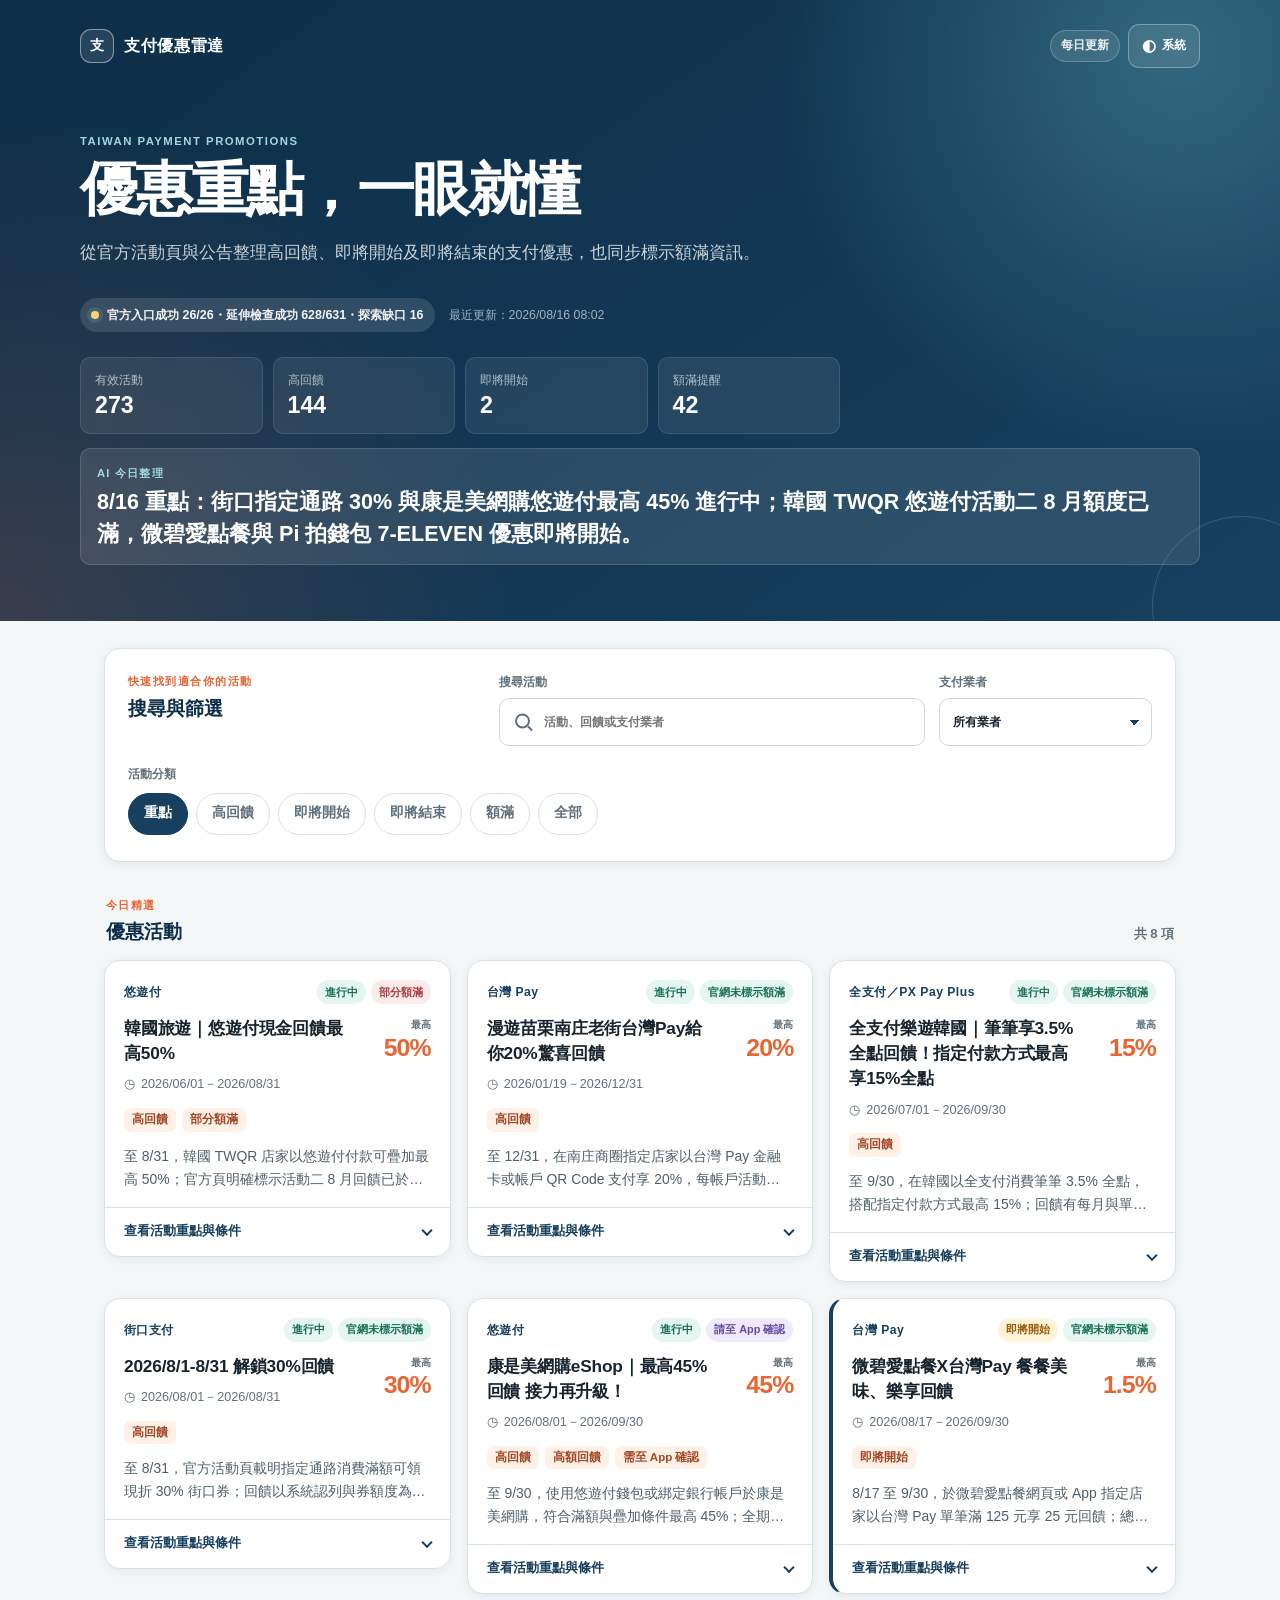
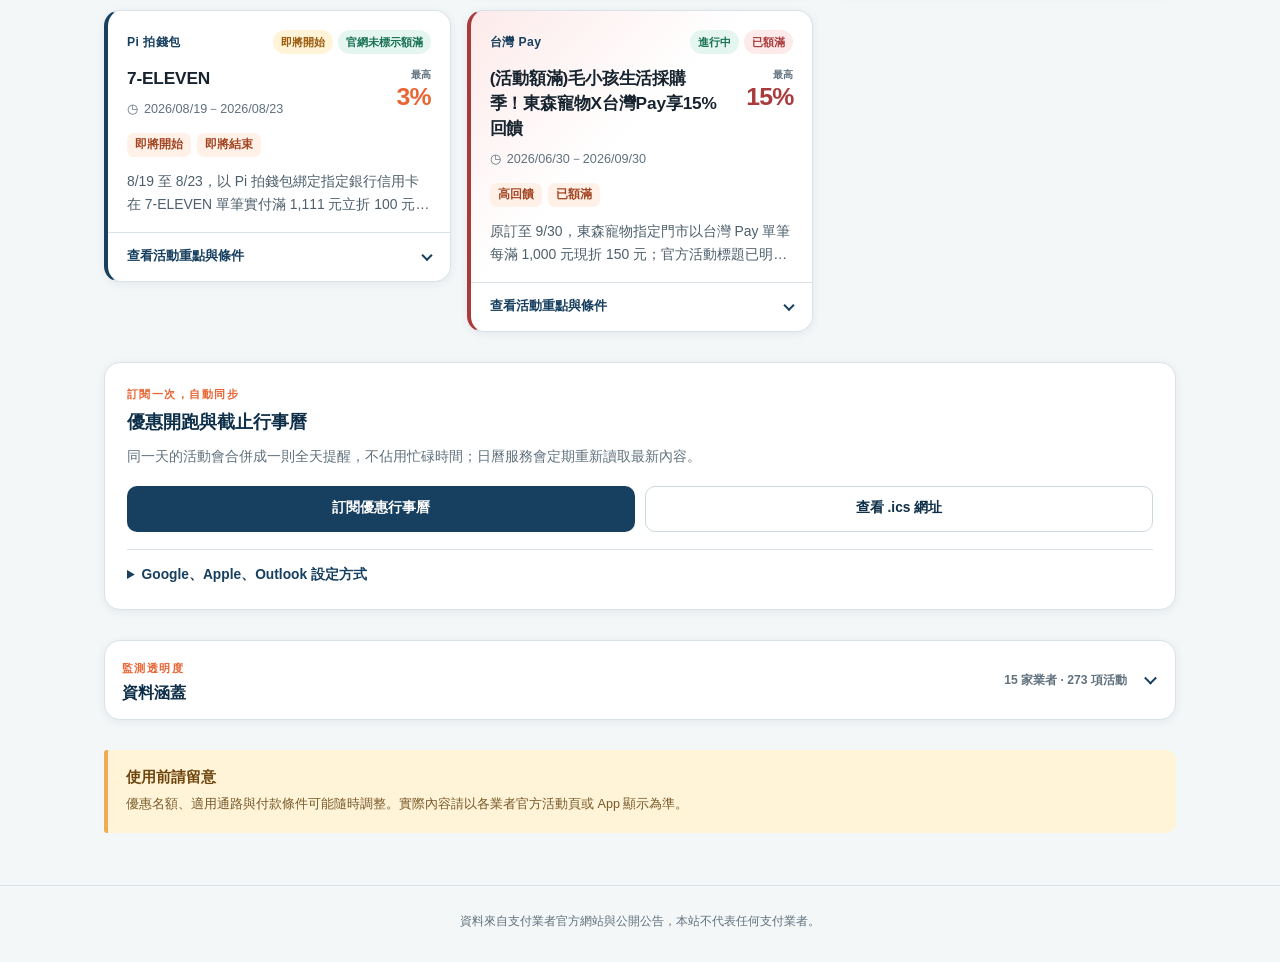
==== commit c91dbeed: "Add calendar subscription and webhook notifications" ====
--- a/docs/index.html
+++ b/docs/index.html
@@ -6,7 +6,7 @@
   <meta id="theme-color" name="theme-color" content="#173f5f">
   <meta name="description" content="每日整理台灣行動支付與電子支付的官方優惠、額滿狀態與活動重點。">
   <title>台灣支付優惠雷達</title>
-  <link rel="icon" href="./assets/favicon.svg?v=7ca85e74e222" type="image/svg+xml">
+  <link rel="icon" href="./assets/favicon.svg?v=0d6c844e2ac1" type="image/svg+xml">
   <script>
     (() => {
       const key = "twpay-theme";
@@ -24,7 +24,7 @@
       document.querySelector("#theme-color").content = resolved === "dark" ? "#0b1b25" : "#173f5f";
     })();
   </script>
-  <link rel="stylesheet" href="./assets/app.css?v=7ca85e74e222">
+  <link rel="stylesheet" href="./assets/app.css?v=0d6c844e2ac1">
 </head>
 <body>
   <a class="skip-link" href="#main-content">跳至主要內容</a>
@@ -140,6 +140,27 @@
         <p id="error-message">請稍後再試。</p>
         <button id="retry-button" class="secondary-button" type="button">重新載入</button>
       </div>
+    </section>
+
+    <section class="calendar-subscription" aria-labelledby="calendar-title">
+      <div class="calendar-subscription-copy">
+        <p class="section-kicker">訂閱一次，自動同步</p>
+        <h2 id="calendar-title">優惠開跑與截止行事曆</h2>
+        <p>同一天的活動會合併成一則全天提醒，不佔用忙碌時間；日曆服務會定期重新讀取最新內容。</p>
+      </div>
+      <div class="calendar-subscription-actions">
+        <a class="calendar-subscribe-button" href="webcal://garychen-soc.github.io/taiwan-payment-promotions/calendar.ics">訂閱優惠行事曆</a>
+        <a class="calendar-feed-link" href="./calendar.ics">查看 .ics 網址</a>
+      </div>
+      <details class="calendar-help">
+        <summary>Google、Apple、Outlook 設定方式</summary>
+        <div class="calendar-help-body">
+          <p><strong>Google Calendar：</strong>請在電腦版開啟「其他日曆 → 透過網址」，貼上下面的 HTTPS 網址。Google Calendar 手機 App 無法直接用網址新增，先在電腦設定一次後會同步到手機。</p>
+          <p><strong>Apple 行事曆：</strong>點「訂閱優惠行事曆」；若未自動開啟，請在行事曆的「新增訂閱行事曆」貼上網址。</p>
+          <p><strong>Outlook：</strong>選「新增行事曆 → 從網路訂閱」，貼上 HTTPS 網址。</p>
+          <code>https://garychen-soc.github.io/taiwan-payment-promotions/calendar.ics</code>
+        </div>
+      </details>
     </section>
 
     <section id="coverage-section" class="coverage-section" aria-labelledby="coverage-title" hidden>
@@ -198,7 +219,6 @@
             <div class="condition-text"></div>
           </section>
           <div class="detail-actions">
-            <a class="calendar-link" target="_blank" rel="noopener noreferrer">加入 Google 行事曆<span aria-hidden="true">↗</span></a>
             <a class="official-link" target="_blank" rel="noopener noreferrer">查看官方活動頁<span aria-hidden="true">↗</span></a>
           </div>
         </div>
@@ -210,6 +230,6 @@
     <div class="noscript-note">此網站需要 JavaScript 才能顯示與篩選優惠活動。</div>
   </noscript>
 
-  <script src="./assets/app.js?v=7ca85e74e222" defer></script>
+  <script src="./assets/app.js?v=0d6c844e2ac1" defer></script>
 </body>
 </html>
--- a/docs/assets/app.css
+++ b/docs/assets/app.css
@@ -835,8 +835,7 @@
   margin-top: 17px;
 }
 
-.official-link,
-.calendar-link {
+.official-link {
   display: inline-flex;
   align-items: center;
   justify-content: center;
@@ -858,19 +857,7 @@
   background: var(--action-hover);
 }
 
-.calendar-link {
-  border: 1px solid var(--field-line);
-  background: var(--calendar-surface);
-  color: var(--brand-deep);
-}
-
-.calendar-link:hover {
-  border-color: var(--brand);
-  background: var(--calendar-hover);
-}
-
-.official-link[hidden],
-.calendar-link[hidden] {
+.official-link[hidden] {
   display: none;
 }
 
@@ -938,6 +925,108 @@
   margin-top: 30px;
 }
 
+.calendar-subscription {
+  display: grid;
+  gap: 17px;
+  margin-top: 30px;
+  padding: 22px;
+  border: 1px solid var(--line);
+  border-radius: var(--radius-md);
+  background: var(--surface);
+  box-shadow: var(--shadow-sm);
+}
+
+.calendar-subscription h2 {
+  margin: 4px 0 0;
+  color: var(--brand-deep);
+  font-size: 1.1rem;
+}
+
+.calendar-subscription-copy > p:last-child {
+  margin: 8px 0 0;
+  color: var(--muted);
+  font-size: 0.86rem;
+  line-height: 1.7;
+}
+
+.calendar-subscription-actions {
+  display: grid;
+  gap: 10px;
+}
+
+.calendar-subscribe-button,
+.calendar-feed-link {
+  display: inline-flex;
+  align-items: center;
+  justify-content: center;
+  min-height: 46px;
+  padding: 10px 16px;
+  border-radius: var(--radius-sm);
+  font-size: 0.86rem;
+  font-weight: 800;
+  text-decoration: none;
+}
+
+.calendar-subscribe-button {
+  background: var(--action);
+  color: #fff;
+}
+
+.calendar-subscribe-button:hover {
+  background: var(--action-hover);
+}
+
+.calendar-feed-link {
+  border: 1px solid var(--field-line);
+  background: var(--calendar-surface);
+  color: var(--brand-deep);
+}
+
+.calendar-feed-link:hover {
+  border-color: var(--brand);
+  background: var(--calendar-hover);
+}
+
+.calendar-help {
+  border-top: 1px solid var(--line);
+  padding-top: 14px;
+}
+
+.calendar-help summary {
+  color: var(--brand);
+  font-size: 0.86rem;
+  font-weight: 800;
+  cursor: pointer;
+}
+
+.calendar-help-body {
+  display: grid;
+  gap: 10px;
+  padding-top: 12px;
+  color: var(--detail-ink);
+  font-size: 0.84rem;
+  line-height: 1.65;
+}
+
+.calendar-help-body p {
+  margin: 0;
+}
+
+.calendar-help-body code {
+  overflow-wrap: anywhere;
+  padding: 10px 12px;
+  border-radius: 8px;
+  background: var(--surface-soft);
+  color: var(--brand-deep);
+  font-size: 0.76rem;
+}
+
+@media (min-width: 720px) {
+  .calendar-subscription-actions {
+    grid-template-columns: repeat(2, minmax(0, 1fr));
+  }
+}
+
 .coverage-panel {
   overflow: hidden;
   border: 1px solid var(--line);
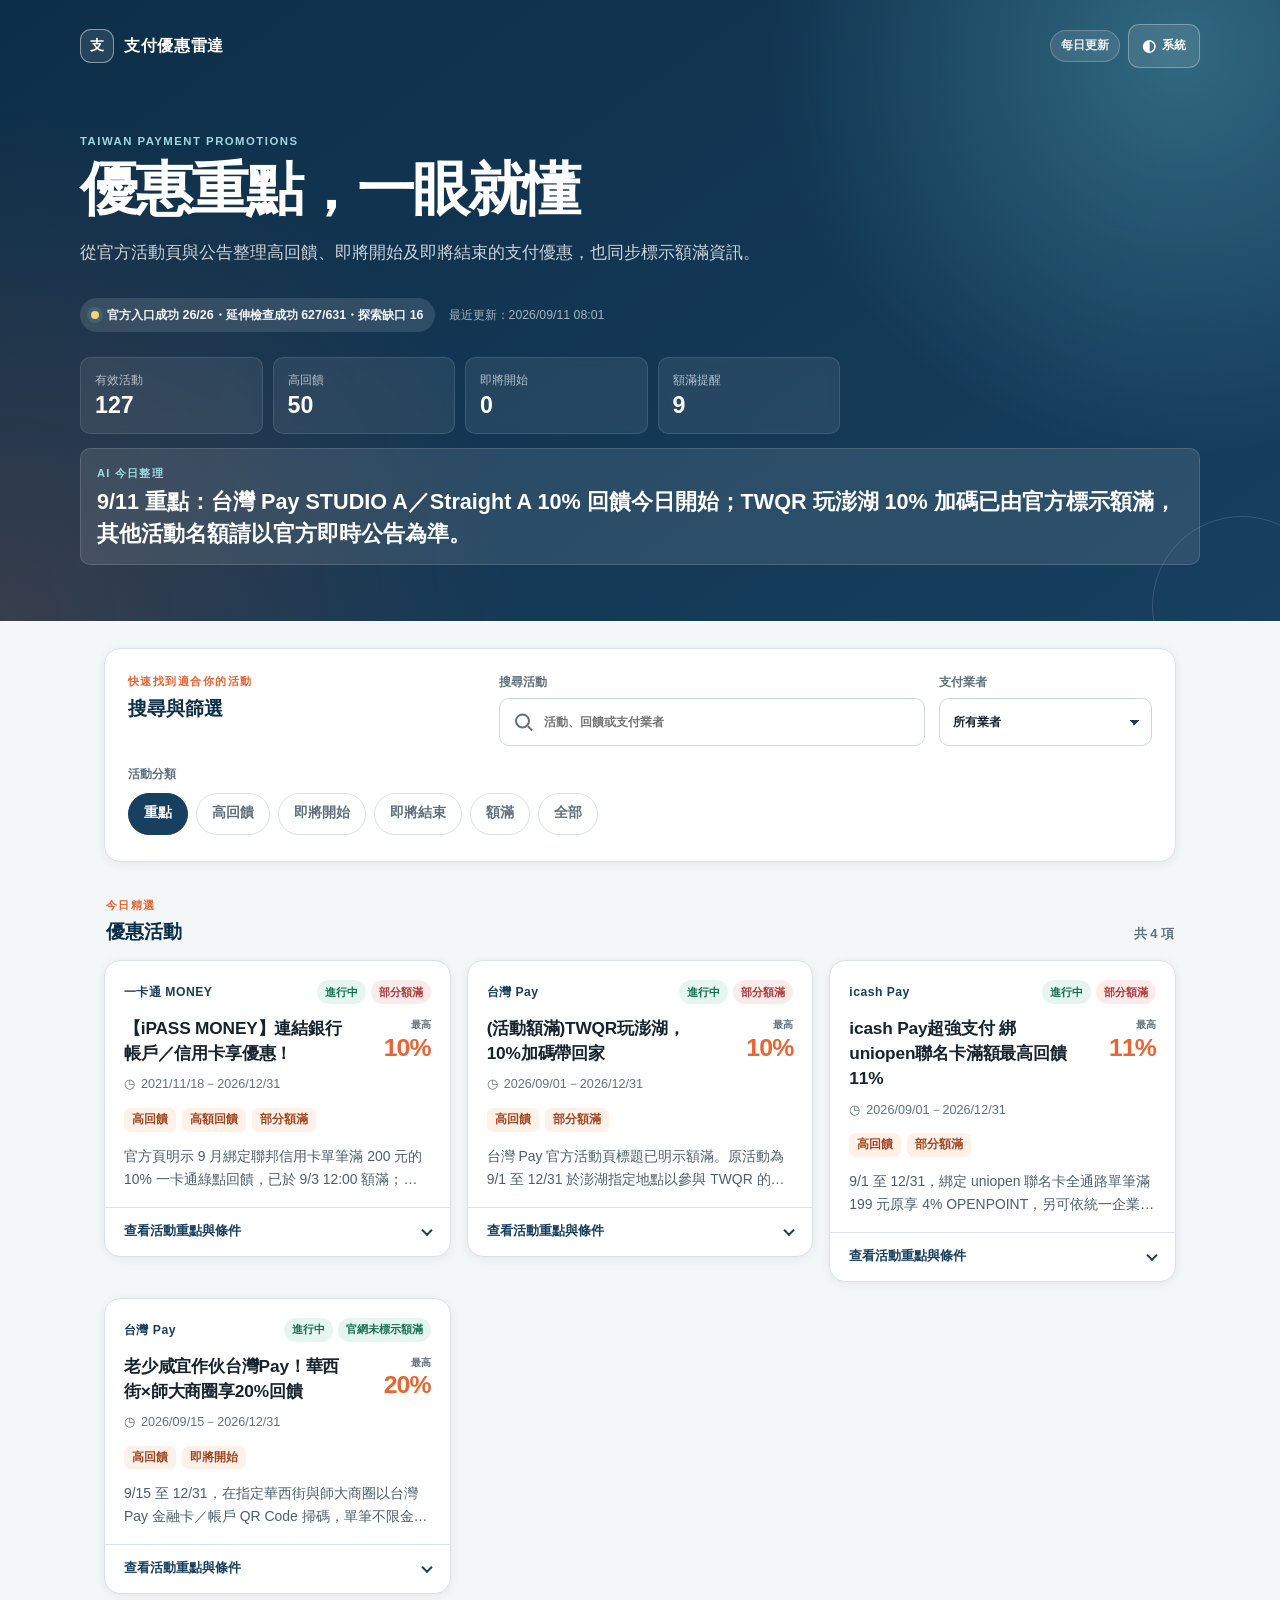
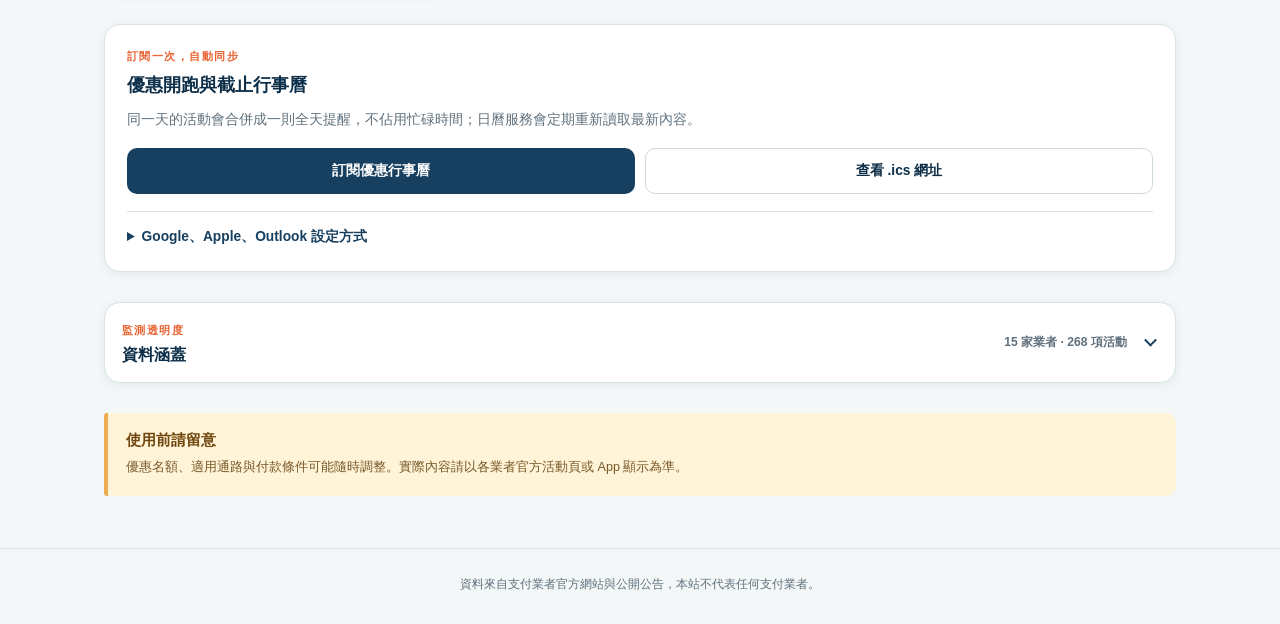
==== commit 1864c22c: "Fix scheduled payment evidence and date handling Prevent incomplete or stale source data from being " ====
--- a/docs/index.html
+++ b/docs/index.html
@@ -6,7 +6,7 @@
   <meta id="theme-color" name="theme-color" content="#173f5f">
   <meta name="description" content="每日整理台灣行動支付與電子支付的官方優惠、額滿狀態與活動重點。">
   <title>台灣支付優惠雷達</title>
-  <link rel="icon" href="./assets/favicon.svg?v=0d6c844e2ac1" type="image/svg+xml">
+  <link rel="icon" href="./assets/favicon.svg?v=bf988662b131" type="image/svg+xml">
   <script>
     (() => {
       const key = "twpay-theme";
@@ -24,7 +24,7 @@
       document.querySelector("#theme-color").content = resolved === "dark" ? "#0b1b25" : "#173f5f";
     })();
   </script>
-  <link rel="stylesheet" href="./assets/app.css?v=0d6c844e2ac1">
+  <link rel="stylesheet" href="./assets/app.css?v=bf988662b131">
 </head>
 <body>
   <a class="skip-link" href="#main-content">跳至主要內容</a>
@@ -230,6 +230,6 @@
     <div class="noscript-note">此網站需要 JavaScript 才能顯示與篩選優惠活動。</div>
   </noscript>
 
-  <script src="./assets/app.js?v=0d6c844e2ac1" defer></script>
+  <script src="./assets/app.js?v=bf988662b131" defer></script>
 </body>
 </html>
